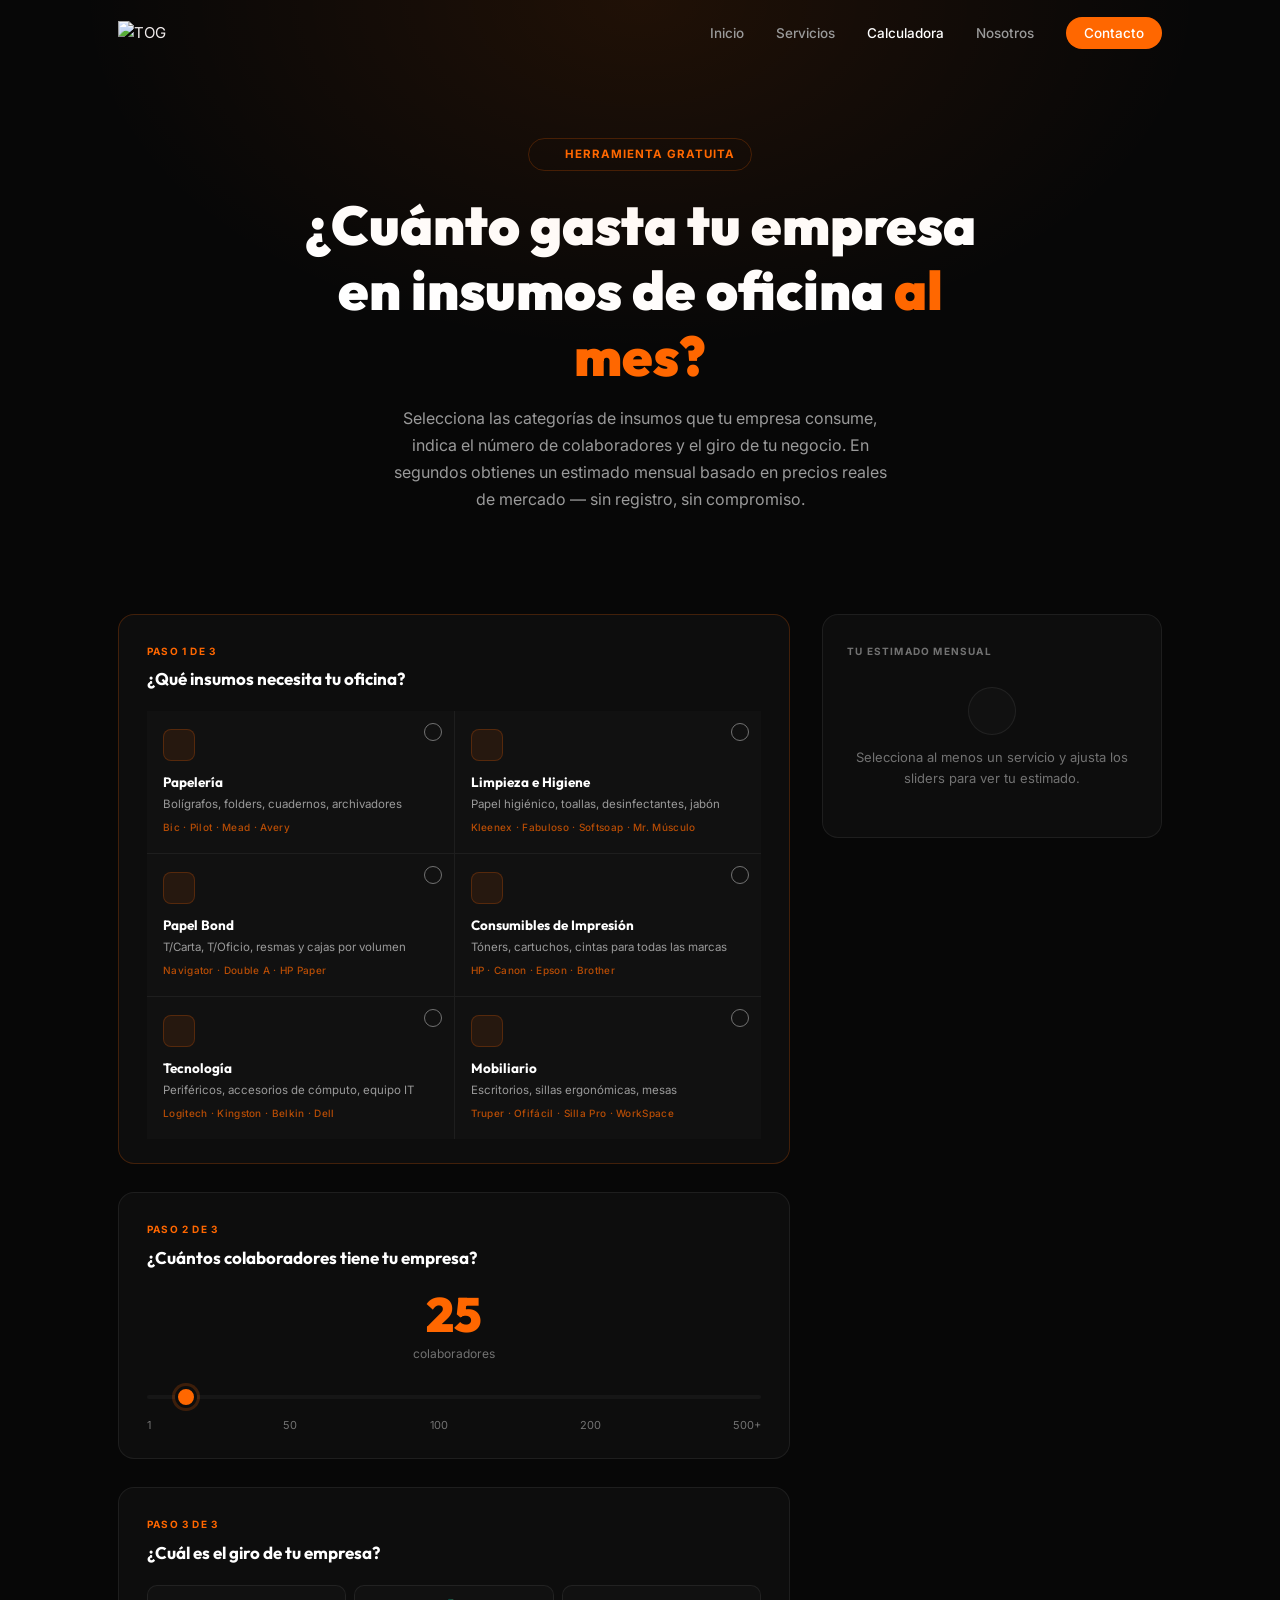
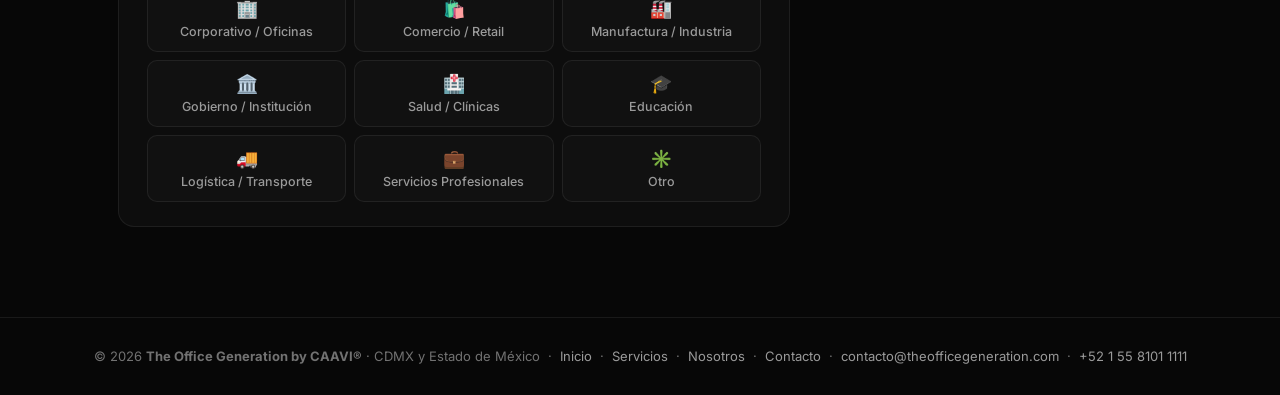
==== caavi-website/pages/calculadora.html @ 73767341 "Add files via upload  Actualiza calculadora, footers, imágenes y correcciones generales" ====
<!DOCTYPE html>
<html lang="es">
<head>
  <meta charset="UTF-8" />
  <meta name="viewport" content="width=device-width, initial-scale=1.0" />
  <meta name="description" content="Calcula cuánto gasta tu empresa en insumos de oficina al mes. Estimador gratuito de The Office Generation by CAAVI®." />
  <title>Calculadora de Insumos para Oficina — The Office Generation by CAAVI®</title>

  <link rel="preconnect" href="https://fonts.googleapis.com" />
  <link rel="preconnect" href="https://fonts.gstatic.com" crossorigin />
  <link href="https://fonts.googleapis.com/css2?family=Outfit:wght@300;400;500;600;700;800;900&family=Inter:wght@400;500;600&display=swap" rel="stylesheet" />
  <script src="https://unpkg.com/lucide@latest/dist/umd/lucide.min.js"></script>

  <style>
    :root {
      --black:        #070707;
      --black-2:      #0d0d0d;
      --black-3:      #111111;
      --black-4:      #161616;
      --gray:         #727272;
      --gray-lt:      #9a9a9a;
      --light:        #efeaea;
      --orange:       #ff6700;
      --orange-dk:    #e05a00;
      --orange-glow:  rgba(255,103,0,0.13);
      --white:        #ffffff;
      --border:       rgba(255,255,255,0.07);
      --border-o:     rgba(255,103,0,0.22);
      --font-h: 'Outfit', sans-serif;
      --font-b: 'Inter', sans-serif;
      --nav-h: 68px;
      --pill: 100px;
      --t: all 0.22s ease;
    }
    *, *::before, *::after { box-sizing: border-box; margin: 0; padding: 0; }
    html { scroll-behavior: smooth; }
    body { background: var(--black); color: var(--light); font-family: var(--font-b); font-size: 15px; line-height: 1.65; -webkit-font-smoothing: antialiased; }
    h1,h2,h3,h4 { font-family: var(--font-h); font-weight: 800; color: var(--white); line-height: 1.2; }
    a { color: inherit; text-decoration: none; }
    button { cursor: pointer; font-family: var(--font-b); }

    /* ── NAV ── */
    .nav { position: fixed; top: 0; left: 0; right: 0; z-index: 100; height: var(--nav-h); border-bottom: 1px solid transparent; transition: var(--t); }
    .nav.scrolled { background: rgba(7,7,7,0.90); backdrop-filter: blur(14px); border-bottom-color: var(--border); }
    .nav-inner { max-width: 1200px; margin: 0 auto; padding: 0 28px; height: 100%; display: flex; align-items: center; justify-content: space-between; }
    .nav-logo img { height: 36px; width: auto; object-fit: contain; }
    .nav-links { display: flex; gap: 32px; list-style: none; }
    .nav-links a { font-size: 13.5px; font-weight: 500; color: var(--gray-lt); transition: var(--t); }
    .nav-links a:hover, .nav-links a.active { color: var(--white); }
    .nav-cta { background: var(--orange); color: var(--white) !important; padding: 8px 18px; border-radius: var(--pill); font-weight: 600; font-size: 13px; }
    .nav-cta:hover { background: var(--orange-dk) !important; }
    .container { max-width: 1100px; margin: 0 auto; padding: 0 28px; }

    /* ── HERO ── */
    .hero {
      padding: calc(var(--nav-h) + 70px) 0 50px;
      text-align: center;
      position: relative;
    }
    .hero::before {
      content: '';
      position: absolute; inset: 0;
      background: radial-gradient(ellipse 800px 500px at 50% 0%, rgba(255,103,0,0.10), transparent 70%);
      pointer-events: none;
    }
    .pill-badge {
      display: inline-flex; align-items: center; gap: 8px;
      border: 1px solid var(--border-o); color: var(--orange);
      padding: 6px 16px; border-radius: var(--pill);
      font-size: 11.5px; font-weight: 700; letter-spacing: .09em;
      text-transform: uppercase; margin-bottom: 22px;
    }
    .hero h1 { font-size: clamp(2rem, 5vw, 3.4rem); font-weight: 900; margin-bottom: 16px; max-width: 700px; margin-left: auto; margin-right: auto; }
    .hero h1 span { color: var(--orange); }
    .hero p { font-size: 16px; color: var(--gray-lt); max-width: 500px; margin: 0 auto; line-height: 1.7; }

    /* ── CALCULATOR WRAPPER ── */
    .calc-wrap {
      padding: 50px 0 90px;
    }
    .calc-layout {
      display: grid;
      grid-template-columns: 1fr 340px;
      gap: 32px;
      align-items: start;
    }
    @media (max-width: 920px) { .calc-layout { grid-template-columns: 1fr; } }

    /* ── LEFT: FORM ── */
    .calc-form { display: flex; flex-direction: column; gap: 28px; }

    /* Step block */
    .step-block {
      background: var(--black-2);
      border: 1px solid var(--border);
      border-radius: 16px;
      padding: 28px 28px 24px;
      transition: border-color 0.25s;
    }
    .step-block.active { border-color: var(--border-o); }
    .step-num {
      font-size: 10px; font-weight: 700; letter-spacing: .12em;
      text-transform: uppercase; color: var(--orange); margin-bottom: 6px;
    }
    .step-title { font-family: var(--font-h); font-size: 17px; font-weight: 700; color: var(--white); margin-bottom: 18px; }

    /* Service cards grid */
    .svc-grid {
      display: grid;
      grid-template-columns: repeat(2, 1fr);
      gap: 1px;
      background: var(--border);
    }
    @media (max-width: 600px) { .svc-grid { grid-template-columns: 1fr; } }
    .svc-opt {
      background: var(--black-3);
      padding: 18px 16px;
      cursor: pointer;
      position: relative;
      transition: background 0.2s;
      user-select: none;
    }
    .svc-opt:hover { background: var(--black-4); }
    .svc-opt.on { background: var(--black-4); }
    .svc-opt.on::before {
      content: '';
      position: absolute; inset: 0;
      border: 1.5px solid var(--orange);
      pointer-events: none;
    }
    .svc-opt-icon {
      width: 32px; height: 32px; border-radius: 8px;
      background: rgba(255,103,0,0.09);
      border: 1px solid var(--border-o);
      display: flex; align-items: center; justify-content: center;
      color: var(--orange); margin-bottom: 10px;
    }
    .svc-opt.on .svc-opt-icon { background: rgba(255,103,0,0.18); }
    .svc-opt-name { font-family: var(--font-h); font-size: 13.5px; font-weight: 700; color: var(--white); margin-bottom: 3px; }
    .svc-opt-desc { font-size: 11.5px; color: var(--gray-lt); line-height: 1.5; margin-bottom: 5px; }
    .svc-opt-brands { font-size: 10px; color: var(--orange); opacity: 0.7; letter-spacing: 0.03em; font-weight: 500; }
    .svc-check-icon {
      position: absolute; top: 12px; right: 12px;
      width: 18px; height: 18px; border-radius: 50%;
      border: 1.5px solid var(--gray); transition: var(--t);
      display: flex; align-items: center; justify-content: center;
    }
    .svc-opt.on .svc-check-icon { background: var(--orange); border-color: var(--orange); }
    .svc-check-icon svg { opacity: 0; width: 10px; height: 10px; }
    .svc-opt.on .svc-check-icon svg { opacity: 1; }

    /* Employee slider */
    .emp-display {
      font-family: var(--font-h);
      font-size: 3rem; font-weight: 900;
      color: var(--orange); text-align: center;
      margin-bottom: 6px; line-height: 1;
    }
    .emp-label { font-size: 12px; color: var(--gray); text-align: center; margin-bottom: 18px; }
    input[type=range] {
      -webkit-appearance: none; width: 100%;
      height: 4px; border-radius: 4px;
      background: var(--black-4);
      outline: none;
    }
    input[type=range]::-webkit-slider-thumb {
      -webkit-appearance: none;
      width: 22px; height: 22px; border-radius: 50%;
      background: var(--orange); border: 3px solid var(--black-2);
      cursor: pointer; box-shadow: 0 0 0 3px rgba(255,103,0,0.2);
    }
    .range-labels { display: flex; justify-content: space-between; margin-top: 10px; }
    .range-labels span { font-size: 11px; color: var(--gray); }

    /* Giro selector */
    .giro-grid {
      display: grid;
      grid-template-columns: repeat(3, 1fr);
      gap: 8px;
    }
    @media (max-width: 600px) { .giro-grid { grid-template-columns: repeat(2, 1fr); } }
    .giro-btn {
      background: var(--black-3);
      border: 1px solid var(--border);
      border-radius: 10px;
      padding: 12px 10px;
      text-align: center;
      cursor: pointer;
      transition: var(--t);
      color: var(--gray-lt);
      font-size: 12.5px;
      font-family: var(--font-b);
      font-weight: 500;
    }
    .giro-btn:hover { border-color: var(--border-o); color: var(--white); }
    .giro-btn.on { background: var(--black-4); border-color: var(--orange); color: var(--orange); font-weight: 600; }
    .giro-icon { font-size: 18px; display: block; margin-bottom: 5px; }

    /* ── RIGHT: RESULT PANEL ── */
    .result-panel {
      position: sticky;
      top: calc(var(--nav-h) + 20px);
      background: var(--black-2);
      border: 1px solid var(--border);
      border-radius: 16px;
      padding: 28px 24px;
    }
    .result-label {
      font-size: 10px; font-weight: 700; letter-spacing: .12em;
      text-transform: uppercase; color: var(--gray); margin-bottom: 8px;
    }
    .result-amount {
      font-family: var(--font-h);
      font-size: 3rem; font-weight: 900;
      color: var(--white); line-height: 1;
      margin-bottom: 4px;
    }
    .result-amount span { color: var(--orange); }
    .result-period { font-size: 12px; color: var(--gray); margin-bottom: 20px; }
    .result-range {
      background: rgba(255,103,0,0.07);
      border: 1px solid var(--border-o);
      border-radius: 10px;
      padding: 12px 14px;
      margin-bottom: 20px;
    }
    .result-range-label { font-size: 10px; color: var(--orange); font-weight: 700; letter-spacing: .08em; text-transform: uppercase; margin-bottom: 4px; }
    .result-range-val { font-size: 13px; color: var(--light); }

    /* Breakdown */
    .breakdown { margin-bottom: 20px; }
    .breakdown-title { font-size: 11px; color: var(--gray); font-weight: 600; letter-spacing: .06em; text-transform: uppercase; margin-bottom: 10px; }
    .bk-row { display: flex; justify-content: space-between; align-items: center; padding: 8px 0; border-bottom: 1px solid var(--border); font-size: 13px; }
    .bk-row:last-child { border-bottom: none; }
    .bk-name { color: var(--gray-lt); }
    .bk-val { color: var(--white); font-weight: 600; font-family: var(--font-h); }

    /* Empty state */
    .result-empty {
      text-align: center;
      padding: 20px 0;
    }
    .result-empty-icon {
      width: 48px; height: 48px; border-radius: 50%;
      background: var(--black-3); border: 1px solid var(--border);
      display: flex; align-items: center; justify-content: center;
      margin: 0 auto 12px;
    }
    .result-empty p { font-size: 13px; color: var(--gray); line-height: 1.6; }

    /* CTA */
    .btn-cta {
      width: 100%; background: var(--orange); color: var(--white);
      border: none; border-radius: var(--pill);
      padding: 14px 20px; font-family: var(--font-h);
      font-size: 14px; font-weight: 700;
      display: flex; align-items: center; justify-content: center; gap: 8px;
      transition: var(--t); margin-bottom: 16px;
    }
    .btn-cta:hover { background: var(--orange-dk); transform: translateY(-1px); }

    /* Disclaimer */
    .disclaimer {
      background: rgba(255,255,255,0.03);
      border: 1px solid var(--border);
      border-radius: 10px;
      padding: 14px;
      font-size: 11.5px;
      color: var(--gray);
      line-height: 1.6;
      text-align: center;
    }
    .disclaimer strong { color: var(--gray-lt); }

    /* ── FOOTER ── */
    .footer-mini { border-top: 1px solid var(--border); padding: 28px; text-align: center; font-size: 13px; color: var(--gray); }
    .footer-mini a { color: var(--gray-lt); transition: var(--t); }
    .footer-mini a:hover { color: var(--orange); }

    /* Reveal */
    .reveal { opacity: 0; transform: translateY(20px); transition: opacity 0.5s, transform 0.5s; }
    .reveal.visible { opacity: 1; transform: none; }
  </style>
</head>
<body>

  <!-- NAV -->
  <nav class="nav" id="navbar">
    <div class="container nav-inner">
      <a href="index.html" class="nav-logo">
        <img src="https://i.imgur.com/SsuOn1V.png" alt="TOG" onerror="this.src='https://i.imgur.com/SsuOn1V.jpg';this.onerror=null;" />
      </a>
      <ul class="nav-links">
        <li><a href="index.html">Inicio</a></li>
        <li><a href="servicios.html">Servicios</a></li>
        <li><a href="calculadora.html" class="active">Calculadora</a></li>
        <li><a href="nosotros.html">Nosotros</a></li>
        <li><a href="contacto.html" class="nav-cta">Contacto</a></li>
      </ul>
    </div>
  </nav>

  <!-- HERO -->
  <section class="hero">
    <div class="container">
      <div class="pill-badge">
        <i data-lucide="calculator" style="width:12px;height:12px;"></i>
        Herramienta gratuita
      </div>
      <h1>¿Cuánto gasta tu empresa<br/>en insumos de oficina <span>al mes?</span></h1>
      <p>Selecciona las categorías de insumos que tu empresa consume, indica el número de colaboradores y el giro de tu negocio. En segundos obtienes un estimado mensual basado en precios reales de mercado — sin registro, sin compromiso.</p>
    </div>
  </section>

  <!-- CALCULATOR -->
  <section class="calc-wrap">
    <div class="container">
      <div class="calc-layout">

        <!-- LEFT: INPUTS -->
        <div class="calc-form">

          <!-- STEP 1: Servicios -->
          <div class="step-block active" id="block1">
            <div class="step-num">Paso 1 de 3</div>
            <div class="step-title">¿Qué insumos necesita tu oficina?</div>
            <div class="svc-grid">

              <div class="svc-opt" data-svc="papeleria" data-base="165" onclick="toggleSvc(this)">
                <div class="svc-check-icon"><svg viewBox="0 0 24 24" fill="none" stroke="white" stroke-width="3"><polyline points="20 6 9 17 4 12"></polyline></svg></div>
                <div class="svc-opt-icon"><i data-lucide="file-text" style="width:15px;height:15px;"></i></div>
                <div class="svc-opt-name">Papelería</div>
                <div class="svc-opt-desc">Bolígrafos, folders, cuadernos, archivadores</div>
                <div class="svc-opt-brands">Bic · Pilot · Mead · Avery</div>
              </div>

              <div class="svc-opt" data-svc="limpieza" data-base="155" onclick="toggleSvc(this)">
                <div class="svc-check-icon"><svg viewBox="0 0 24 24" fill="none" stroke="white" stroke-width="3"><polyline points="20 6 9 17 4 12"></polyline></svg></div>
                <div class="svc-opt-icon"><i data-lucide="droplets" style="width:15px;height:15px;"></i></div>
                <div class="svc-opt-name">Limpieza e Higiene</div>
                <div class="svc-opt-desc">Papel higiénico, toallas, desinfectantes, jabón</div>
                <div class="svc-opt-brands">Kleenex · Fabuloso · Softsoap · Mr. Músculo</div>
              </div>

              <div class="svc-opt" data-svc="papel" data-base="160" onclick="toggleSvc(this)">
                <div class="svc-check-icon"><svg viewBox="0 0 24 24" fill="none" stroke="white" stroke-width="3"><polyline points="20 6 9 17 4 12"></polyline></svg></div>
                <div class="svc-opt-icon"><i data-lucide="layers" style="width:15px;height:15px;"></i></div>
                <div class="svc-opt-name">Papel Bond</div>
                <div class="svc-opt-desc">T/Carta, T/Oficio, resmas y cajas por volumen</div>
                <div class="svc-opt-brands">Navigator · Double A · HP Paper</div>
              </div>

              <div class="svc-opt" data-svc="impresion" data-base="170" onclick="toggleSvc(this)">
                <div class="svc-check-icon"><svg viewBox="0 0 24 24" fill="none" stroke="white" stroke-width="3"><polyline points="20 6 9 17 4 12"></polyline></svg></div>
                <div class="svc-opt-icon"><i data-lucide="printer" style="width:15px;height:15px;"></i></div>
                <div class="svc-opt-name">Consumibles de Impresión</div>
                <div class="svc-opt-desc">Tóners, cartuchos, cintas para todas las marcas</div>
                <div class="svc-opt-brands">HP · Canon · Epson · Brother</div>
              </div>

              <div class="svc-opt" data-svc="tecnologia" data-base="130" onclick="toggleSvc(this)">
                <div class="svc-check-icon"><svg viewBox="0 0 24 24" fill="none" stroke="white" stroke-width="3"><polyline points="20 6 9 17 4 12"></polyline></svg></div>
                <div class="svc-opt-icon"><i data-lucide="monitor" style="width:15px;height:15px;"></i></div>
                <div class="svc-opt-name">Tecnología</div>
                <div class="svc-opt-desc">Periféricos, accesorios de cómputo, equipo IT</div>
                <div class="svc-opt-brands">Logitech · Kingston · Belkin · Dell</div>
              </div>

              <div class="svc-opt" data-svc="mobiliario" data-base="210" onclick="toggleSvc(this)">
                <div class="svc-check-icon"><svg viewBox="0 0 24 24" fill="none" stroke="white" stroke-width="3"><polyline points="20 6 9 17 4 12"></polyline></svg></div>
                <div class="svc-opt-icon"><i data-lucide="armchair" style="width:15px;height:15px;"></i></div>
                <div class="svc-opt-name">Mobiliario</div>
                <div class="svc-opt-desc">Escritorios, sillas ergonómicas, mesas</div>
                <div class="svc-opt-brands">Truper · Ofifácil · Silla Pro · WorkSpace</div>
              </div>

            </div>
          </div>

          <!-- STEP 2: Empleados -->
          <div class="step-block" id="block2">
            <div class="step-num">Paso 2 de 3</div>
            <div class="step-title">¿Cuántos colaboradores tiene tu empresa?</div>
            <div class="emp-display" id="empDisplay">25</div>
            <div class="emp-label">colaboradores</div>
            <input type="range" id="empSlider" min="1" max="500" value="25" step="1" oninput="updateEmpleados(this.value)" />
            <div class="range-labels">
              <span>1</span><span>50</span><span>100</span><span>200</span><span>500+</span>
            </div>
          </div>

          <!-- STEP 3: Giro -->
          <div class="step-block" id="block3">
            <div class="step-num">Paso 3 de 3</div>
            <div class="step-title">¿Cuál es el giro de tu empresa?</div>
            <div class="giro-grid">
              <button class="giro-btn" data-giro="corporativo" data-mult="1.15" onclick="selectGiro(this)">
                <span class="giro-icon">🏢</span>Corporativo / Oficinas
              </button>
              <button class="giro-btn" data-giro="comercio" data-mult="1.0" onclick="selectGiro(this)">
                <span class="giro-icon">🛍️</span>Comercio / Retail
              </button>
              <button class="giro-btn" data-giro="manufactura" data-mult="0.85" onclick="selectGiro(this)">
                <span class="giro-icon">🏭</span>Manufactura / Industria
              </button>
              <button class="giro-btn" data-giro="gobierno" data-mult="1.10" onclick="selectGiro(this)">
                <span class="giro-icon">🏛️</span>Gobierno / Institución
              </button>
              <button class="giro-btn" data-giro="salud" data-mult="1.20" onclick="selectGiro(this)">
                <span class="giro-icon">🏥</span>Salud / Clínicas
              </button>
              <button class="giro-btn" data-giro="educacion" data-mult="0.95" onclick="selectGiro(this)">
                <span class="giro-icon">🎓</span>Educación
              </button>
              <button class="giro-btn" data-giro="logistica" data-mult="0.90" onclick="selectGiro(this)">
                <span class="giro-icon">🚚</span>Logística / Transporte
              </button>
              <button class="giro-btn" data-giro="servicios" data-mult="1.05" onclick="selectGiro(this)">
                <span class="giro-icon">💼</span>Servicios Profesionales
              </button>
              <button class="giro-btn" data-giro="otro" data-mult="1.0" onclick="selectGiro(this)">
                <span class="giro-icon">✳️</span>Otro
              </button>
            </div>
          </div>

        </div>

        <!-- RIGHT: RESULT -->
        <div class="result-panel" id="resultPanel">

          <!-- Empty state -->
          <div id="emptyState">
            <div class="result-label">Tu estimado mensual</div>
            <div class="result-empty">
              <div class="result-empty-icon">
                <i data-lucide="bar-chart-3" style="width:20px;height:20px;color:#727272;"></i>
              </div>
              <p>Selecciona al menos un servicio y ajusta los sliders para ver tu estimado.</p>
            </div>
          </div>

          <!-- Result state -->
          <div id="resultState" style="display:none;">
            <div class="result-label">Estimado mensual aproximado</div>
            <div class="result-amount"><span id="resultMin">—</span></div>
            <div class="result-period">pesos mexicanos / mes</div>

            <div class="result-range">
              <div class="result-range-label">Rango estimado</div>
              <div class="result-range-val" id="resultRange">—</div>
            </div>

            <div class="breakdown" id="breakdown">
              <div class="breakdown-title">Desglose por servicio</div>
              <div id="breakdownRows"></div>
            </div>

            <button class="btn-cta" onclick="window.location.href='contacto.html'">
              <i data-lucide="send" style="width:15px;height:15px;"></i>
              Solicitar cotización real
            </button>

            <div class="disclaimer">
              ℹ️ <strong>Estimado de referencia.</strong> Estos números se basan en precios públicos de marcas comerciales (Kleenex, HP, Navigator, Logitech, entre otras) y pueden variar según el mix exacto de productos, marcas preferidas y condiciones de entrega de tu empresa. Para un precio ajustado a tu operación, solicita cotización con nuestro equipo.
            </div>
          </div>

        </div>

      </div>
    </div>
  </section>

  <!-- FOOTER -->
  <footer class="footer-mini">
    <p>© 2026 <strong>The Office Generation by CAAVI®</strong> · CDMX y Estado de México &nbsp;·&nbsp;
      <a href="index.html">Inicio</a> &nbsp;·&nbsp;
      <a href="servicios.html">Servicios</a> &nbsp;·&nbsp;
      <a href="nosotros.html">Nosotros</a> &nbsp;·&nbsp;
      <a href="contacto.html">Contacto</a> &nbsp;·&nbsp;
      <a href="mailto:contacto@theofficegeneration.com">contacto@theofficegeneration.com</a> &nbsp;·&nbsp;
      <a href="tel:+5215581011111">+52 1 55 8101 1111</a>
    </p>
  </footer>

  <script>
    // ── Init ──
    lucide.createIcons();
    const navbar = document.getElementById('navbar');
    window.addEventListener('scroll', () => navbar.classList.toggle('scrolled', window.scrollY > 20));

    // ── State ──
    let selectedSvcs = {};   // { key: { name, base } }
    let empleados    = 25;
    let giroMult     = null;

    // ── Helpers ──
    function fmt(n) {
      return '$' + Math.round(n).toLocaleString('es-MX');
    }

    // ── Toggle service ──
    function toggleSvc(card) {
      const key  = card.getAttribute('data-svc');
      const base = parseFloat(card.getAttribute('data-base'));
      const name = card.querySelector('.svc-opt-name').textContent;
      if (card.classList.contains('on')) {
        card.classList.remove('on');
        delete selectedSvcs[key];
      } else {
        card.classList.add('on');
        selectedSvcs[key] = { name, base };
      }
      document.getElementById('block2').classList.add('active');
      calcular();
    }

    // ── Update employees ──
    function updateEmpleados(val) {
      empleados = parseInt(val);
      document.getElementById('empDisplay').textContent = empleados;
      document.getElementById('block3').classList.add('active');
      calcular();
    }

    // ── Select giro ──
    function selectGiro(btn) {
      document.querySelectorAll('.giro-btn').forEach(b => b.classList.remove('on'));
      btn.classList.add('on');
      giroMult = parseFloat(btn.getAttribute('data-mult'));
      calcular();
    }

    // ── Volume discount by employee count ──
    function volDesc(emp) {
      if (emp <= 10)  return 1.00;
      if (emp <= 50)  return 0.92;
      if (emp <= 200) return 0.85;
      return 0.78;
    }

    // ── Main calc ──
    function calcular() {
      const keys = Object.keys(selectedSvcs);
      if (keys.length === 0) {
        document.getElementById('emptyState').style.display  = 'block';
        document.getElementById('resultState').style.display = 'none';
        return;
      }

      const giro = giroMult ?? 1.0;
      const vd   = volDesc(empleados);

      let total = 0;
      const rows = [];

      keys.forEach(k => {
        const { name, base } = selectedSvcs[k];
        const subtotal = base * empleados * giro * vd;
        total += subtotal;
        rows.push({ name, subtotal });
      });

      const low  = total * 1.00;
      const high = total * 1.30;

      // Show result
      document.getElementById('emptyState').style.display  = 'none';
      document.getElementById('resultState').style.display = 'block';
      document.getElementById('resultMin').textContent      = fmt(low);
      document.getElementById('resultRange').textContent    = `${fmt(low)} – ${fmt(high)} / mes`;

      // Breakdown
      const bkDiv = document.getElementById('breakdownRows');
      bkDiv.innerHTML = rows.map(r =>
        `<div class="bk-row">
          <span class="bk-name">${r.name}</span>
          <span class="bk-val">${fmt(r.subtotal)}</span>
        </div>`
      ).join('');

      lucide.createIcons();
    }

    // ── Scroll reveal ──
    const reveals = document.querySelectorAll('.reveal');
    const obs = new IntersectionObserver(e => {
      e.forEach(x => { if (x.isIntersecting) { x.target.classList.add('visible'); obs.unobserve(x.target); } });
    }, { threshold: 0.1 });
    reveals.forEach(el => obs.observe(el));
  </script>
</body>
</html>
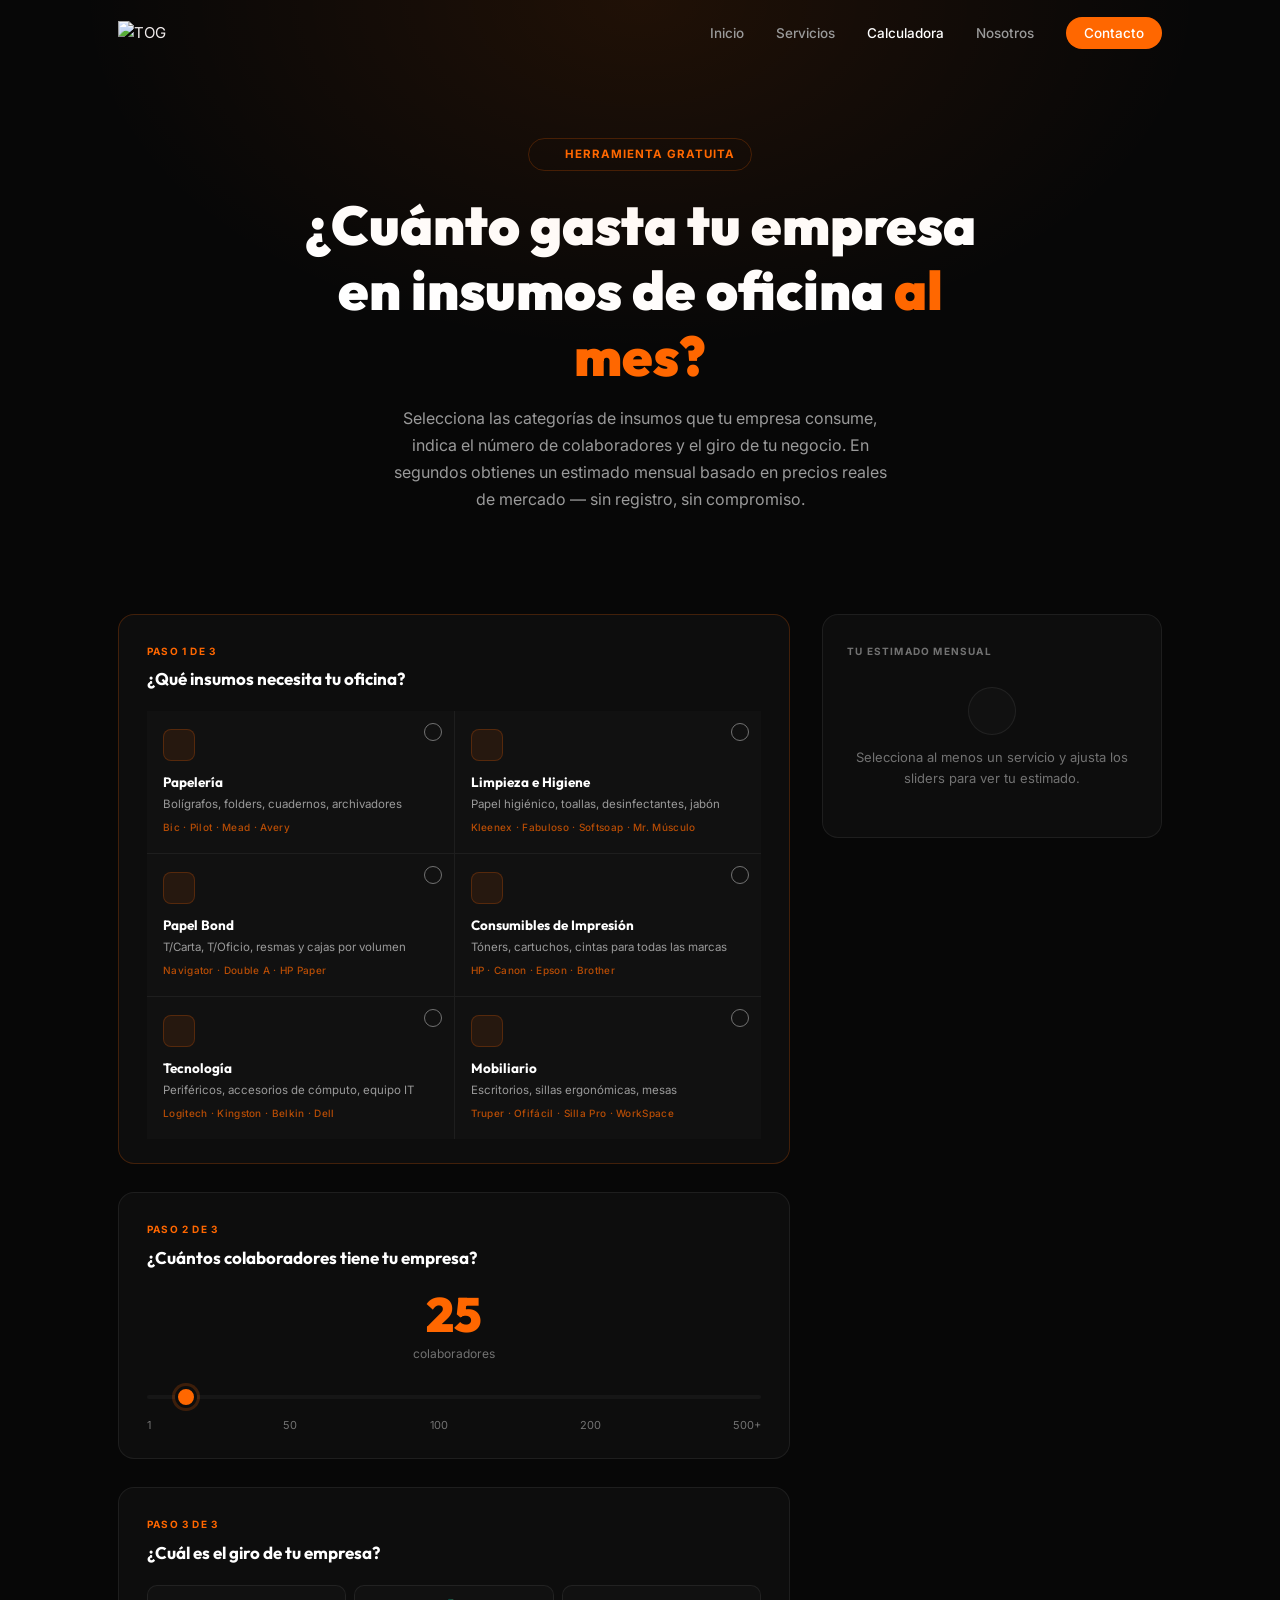
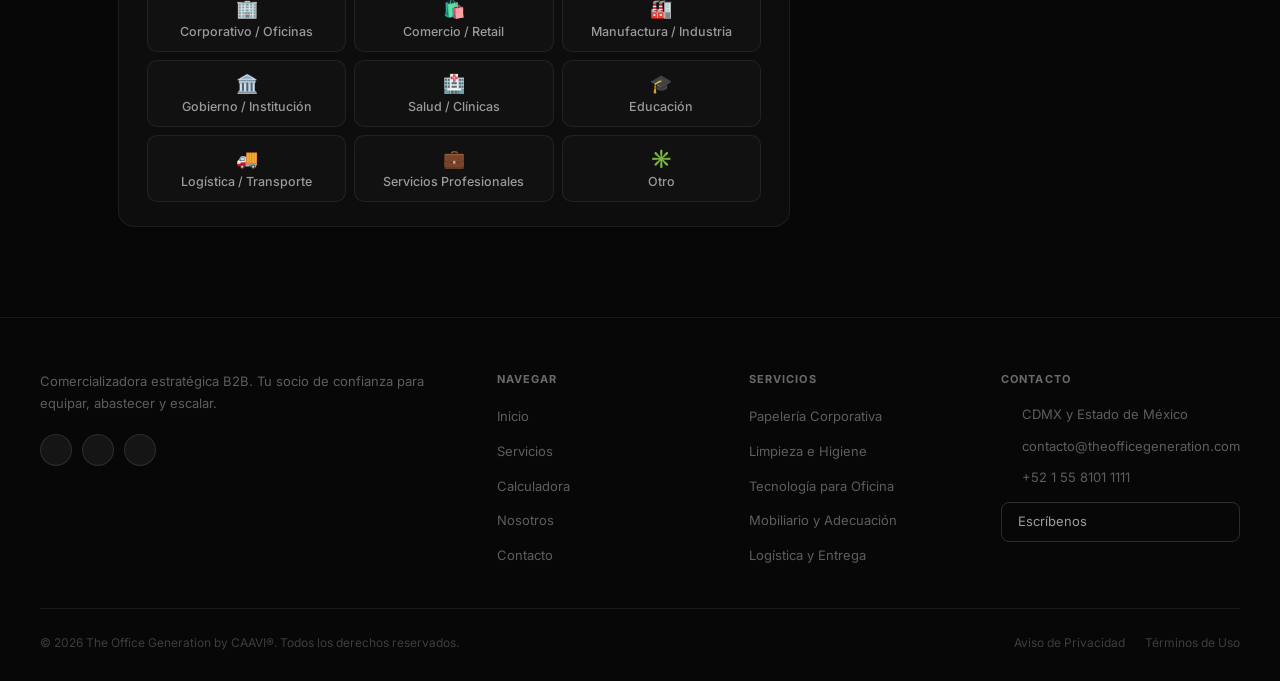
==== commit 19158fb1: "CAAVI_Final deploy Update sin imagen en hero y unificacion de footers" ====
--- a/caavi-website/pages/calculadora.html
+++ b/caavi-website/pages/calculadora.html
@@ -473,15 +473,70 @@
   </section>
 
   <!-- FOOTER -->
-  <footer class="footer-mini">
-    <p>© 2026 <strong>The Office Generation by CAAVI®</strong> · CDMX y Estado de México &nbsp;·&nbsp;
-      <a href="index.html">Inicio</a> &nbsp;·&nbsp;
-      <a href="servicios.html">Servicios</a> &nbsp;·&nbsp;
-      <a href="nosotros.html">Nosotros</a> &nbsp;·&nbsp;
-      <a href="contacto.html">Contacto</a> &nbsp;·&nbsp;
-      <a href="mailto:contacto@theofficegeneration.com">contacto@theofficegeneration.com</a> &nbsp;·&nbsp;
-      <a href="tel:+5215581011111">+52 1 55 8101 1111</a>
-    </p>
+  <footer style="background:#070707;border-top:1px solid rgba(255,255,255,0.07);padding:52px 28px 28px;font-family:'Inter',sans-serif;">
+    <div style="max-width:1200px;margin:0 auto;">
+      <div style="display:grid;grid-template-columns:2fr 1fr 1fr 1fr;gap:48px;margin-bottom:40px;">
+
+        <div>
+          <img src="https://i.imgur.com/mxwkuNU.png" alt="The Office Generation by CAAVI" style="height:36px;margin-bottom:16px;display:block;" onerror="this.style.display='none'" />
+          <p style="color:rgba(255,255,255,0.35);font-size:13px;line-height:1.7;margin-bottom:20px;">Comercializadora estratégica B2B. Tu socio de confianza para equipar, abastecer y escalar.</p>
+          <div style="display:flex;gap:10px;">
+            <a href="https://www.instagram.com/officegeneration?igsh=cTFsYTV6dTByamRj&utm_source=qr" target="_blank" aria-label="Instagram" style="width:32px;height:32px;border-radius:50%;background:rgba(255,255,255,0.06);border:1px solid rgba(255,255,255,0.10);display:flex;align-items:center;justify-content:center;color:rgba(255,255,255,0.5);transition:all 0.2s;" onmouseover="this.style.borderColor='#ff6700';this.style.color='#ff6700'" onmouseout="this.style.borderColor='rgba(255,255,255,0.10)';this.style.color='rgba(255,255,255,0.5)'"><i data-lucide="instagram" style="width:14px;height:14px;"></i></a>
+            <a href="https://www.linkedin.com/in/laura-avila-acosta-7039883bb/" target="_blank" aria-label="LinkedIn" style="width:32px;height:32px;border-radius:50%;background:rgba(255,255,255,0.06);border:1px solid rgba(255,255,255,0.10);display:flex;align-items:center;justify-content:center;color:rgba(255,255,255,0.5);transition:all 0.2s;" onmouseover="this.style.borderColor='#ff6700';this.style.color='#ff6700'" onmouseout="this.style.borderColor='rgba(255,255,255,0.10)';this.style.color='rgba(255,255,255,0.5)'"><i data-lucide="linkedin" style="width:14px;height:14px;"></i></a>
+            <a href="https://wa.me/5215581011111?text=Quiero%20m%C3%A1s%20informaci%C3%B3n" target="_blank" aria-label="WhatsApp" style="width:32px;height:32px;border-radius:50%;background:rgba(255,255,255,0.06);border:1px solid rgba(255,255,255,0.10);display:flex;align-items:center;justify-content:center;color:rgba(255,255,255,0.5);transition:all 0.2s;" onmouseover="this.style.borderColor='#ff6700';this.style.color='#ff6700'" onmouseout="this.style.borderColor='rgba(255,255,255,0.10)';this.style.color='rgba(255,255,255,0.5)'"><i data-lucide="message-circle" style="width:14px;height:14px;"></i></a>
+          </div>
+        </div>
+
+        <div>
+          <p style="font-size:11px;font-weight:700;letter-spacing:.1em;text-transform:uppercase;color:rgba(255,255,255,0.4);margin-bottom:16px;">Navegar</p>
+          <ul style="list-style:none;padding:0;margin:0;display:flex;flex-direction:column;gap:10px;">
+            <li><a href="index.html" style="font-size:13px;color:rgba(255,255,255,0.35);text-decoration:none;" onmouseover="this.style.color='#ff6700'" onmouseout="this.style.color='rgba(255,255,255,0.35)'">Inicio</a></li>
+            <li><a href="servicios.html" style="font-size:13px;color:rgba(255,255,255,0.35);text-decoration:none;" onmouseover="this.style.color='#ff6700'" onmouseout="this.style.color='rgba(255,255,255,0.35)'">Servicios</a></li>
+            <li><a href="calculadora.html" style="font-size:13px;color:rgba(255,255,255,0.35);text-decoration:none;" onmouseover="this.style.color='#ff6700'" onmouseout="this.style.color='rgba(255,255,255,0.35)'">Calculadora</a></li>
+            <li><a href="nosotros.html" style="font-size:13px;color:rgba(255,255,255,0.35);text-decoration:none;" onmouseover="this.style.color='#ff6700'" onmouseout="this.style.color='rgba(255,255,255,0.35)'">Nosotros</a></li>
+            <li><a href="contacto.html" style="font-size:13px;color:rgba(255,255,255,0.35);text-decoration:none;" onmouseover="this.style.color='#ff6700'" onmouseout="this.style.color='rgba(255,255,255,0.35)'">Contacto</a></li>
+          </ul>
+        </div>
+
+        <div>
+          <p style="font-size:11px;font-weight:700;letter-spacing:.1em;text-transform:uppercase;color:rgba(255,255,255,0.4);margin-bottom:16px;">Servicios</p>
+          <ul style="list-style:none;padding:0;margin:0;display:flex;flex-direction:column;gap:10px;">
+            <li><a href="servicios.html#papeleria" style="font-size:13px;color:rgba(255,255,255,0.35);text-decoration:none;" onmouseover="this.style.color='#ff6700'" onmouseout="this.style.color='rgba(255,255,255,0.35)'">Papelería Corporativa</a></li>
+            <li><a href="servicios.html#limpieza" style="font-size:13px;color:rgba(255,255,255,0.35);text-decoration:none;" onmouseover="this.style.color='#ff6700'" onmouseout="this.style.color='rgba(255,255,255,0.35)'">Limpieza e Higiene</a></li>
+            <li><a href="servicios.html#tecnologia" style="font-size:13px;color:rgba(255,255,255,0.35);text-decoration:none;" onmouseover="this.style.color='#ff6700'" onmouseout="this.style.color='rgba(255,255,255,0.35)'">Tecnología para Oficina</a></li>
+            <li><a href="servicios.html#mobiliario" style="font-size:13px;color:rgba(255,255,255,0.35);text-decoration:none;" onmouseover="this.style.color='#ff6700'" onmouseout="this.style.color='rgba(255,255,255,0.35)'">Mobiliario y Adecuación</a></li>
+            <li><a href="servicios.html#logistica" style="font-size:13px;color:rgba(255,255,255,0.35);text-decoration:none;" onmouseover="this.style.color='#ff6700'" onmouseout="this.style.color='rgba(255,255,255,0.35)'">Logística y Entrega</a></li>
+          </ul>
+        </div>
+
+        <div>
+          <p style="font-size:11px;font-weight:700;letter-spacing:.1em;text-transform:uppercase;color:rgba(255,255,255,0.4);margin-bottom:16px;">Contacto</p>
+          <div style="display:flex;flex-direction:column;gap:10px;">
+            <div style="display:flex;align-items:flex-start;gap:8px;">
+              <i data-lucide="map-pin" style="width:13px;height:13px;color:#ff6700;flex-shrink:0;margin-top:2px;"></i>
+              <span style="font-size:13px;color:rgba(255,255,255,0.35);">CDMX y Estado de México</span>
+            </div>
+            <div style="display:flex;align-items:center;gap:8px;">
+              <i data-lucide="mail" style="width:13px;height:13px;color:#ff6700;flex-shrink:0;"></i>
+              <a href="mailto:contacto@theofficegeneration.com" style="font-size:13px;color:rgba(255,255,255,0.35);text-decoration:none;" onmouseover="this.style.color='#ff6700'" onmouseout="this.style.color='rgba(255,255,255,0.35)'">contacto@theofficegeneration.com</a>
+            </div>
+            <div style="display:flex;align-items:center;gap:8px;">
+              <i data-lucide="phone" style="width:13px;height:13px;color:#ff6700;flex-shrink:0;"></i>
+              <a href="tel:+5215581011111" style="font-size:13px;color:rgba(255,255,255,0.35);text-decoration:none;" onmouseover="this.style.color='#ff6700'" onmouseout="this.style.color='rgba(255,255,255,0.35)'">+52 1 55 8101 1111</a>
+            </div>
+            <a href="contacto.html" style="display:inline-flex;margin-top:4px;background:transparent;border:1px solid rgba(255,255,255,0.15);color:rgba(255,255,255,0.6);font-size:13px;padding:8px 16px;border-radius:8px;text-decoration:none;" onmouseover="this.style.borderColor='#ff6700';this.style.color='#ff6700'" onmouseout="this.style.borderColor='rgba(255,255,255,0.15)';this.style.color='rgba(255,255,255,0.6)'">Escríbenos</a>
+          </div>
+        </div>
+
+      </div>
+      <div style="border-top:1px solid rgba(255,255,255,0.07);padding-top:24px;display:flex;justify-content:space-between;align-items:center;flex-wrap:wrap;gap:12px;">
+        <p style="font-size:12px;color:rgba(255,255,255,0.22);margin:0;">© 2026 The Office Generation by CAAVI®. Todos los derechos reservados.</p>
+        <div style="display:flex;gap:20px;">
+          <a href="#" style="font-size:12px;color:rgba(255,255,255,0.22);text-decoration:none;" onmouseover="this.style.color='#ff6700'" onmouseout="this.style.color='rgba(255,255,255,0.22)'">Aviso de Privacidad</a>
+          <a href="#" style="font-size:12px;color:rgba(255,255,255,0.22);text-decoration:none;" onmouseover="this.style.color='#ff6700'" onmouseout="this.style.color='rgba(255,255,255,0.22)'">Términos de Uso</a>
+        </div>
+      </div>
+    </div>
   </footer>
 
   <script>
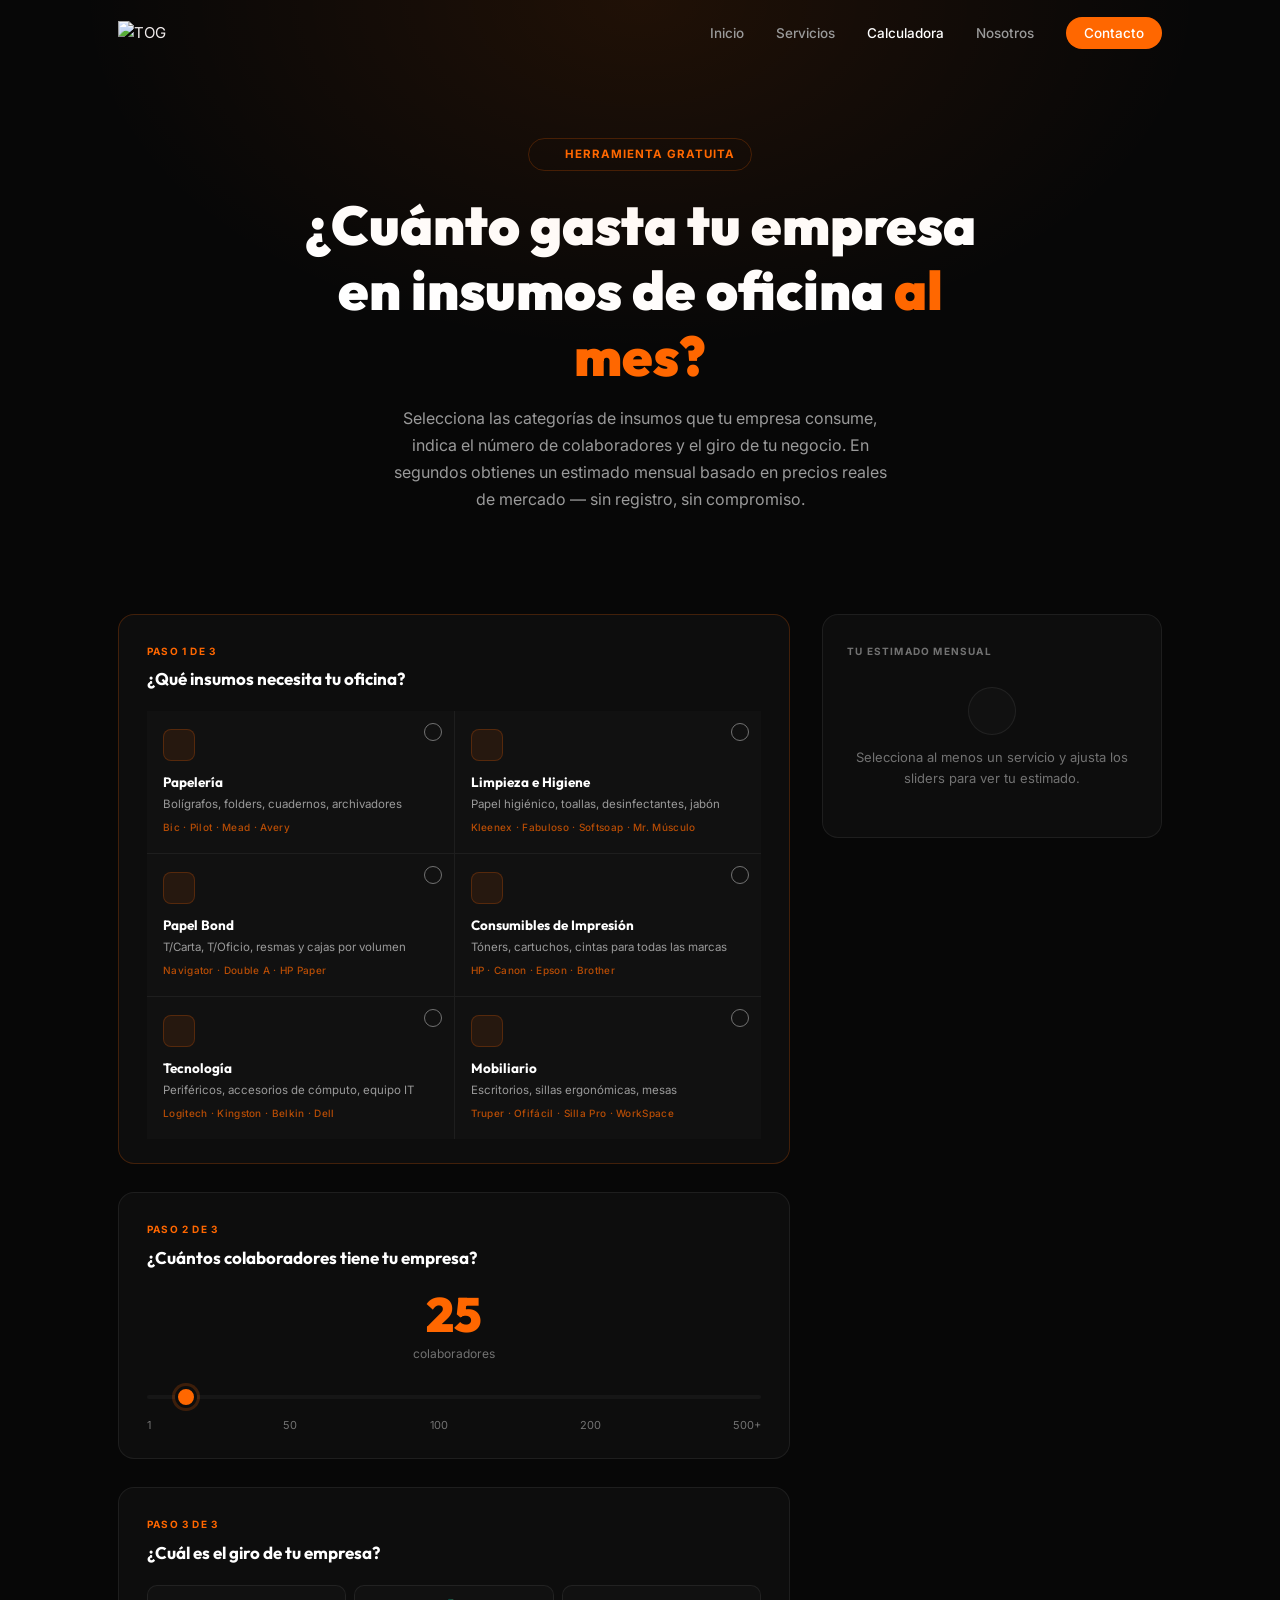
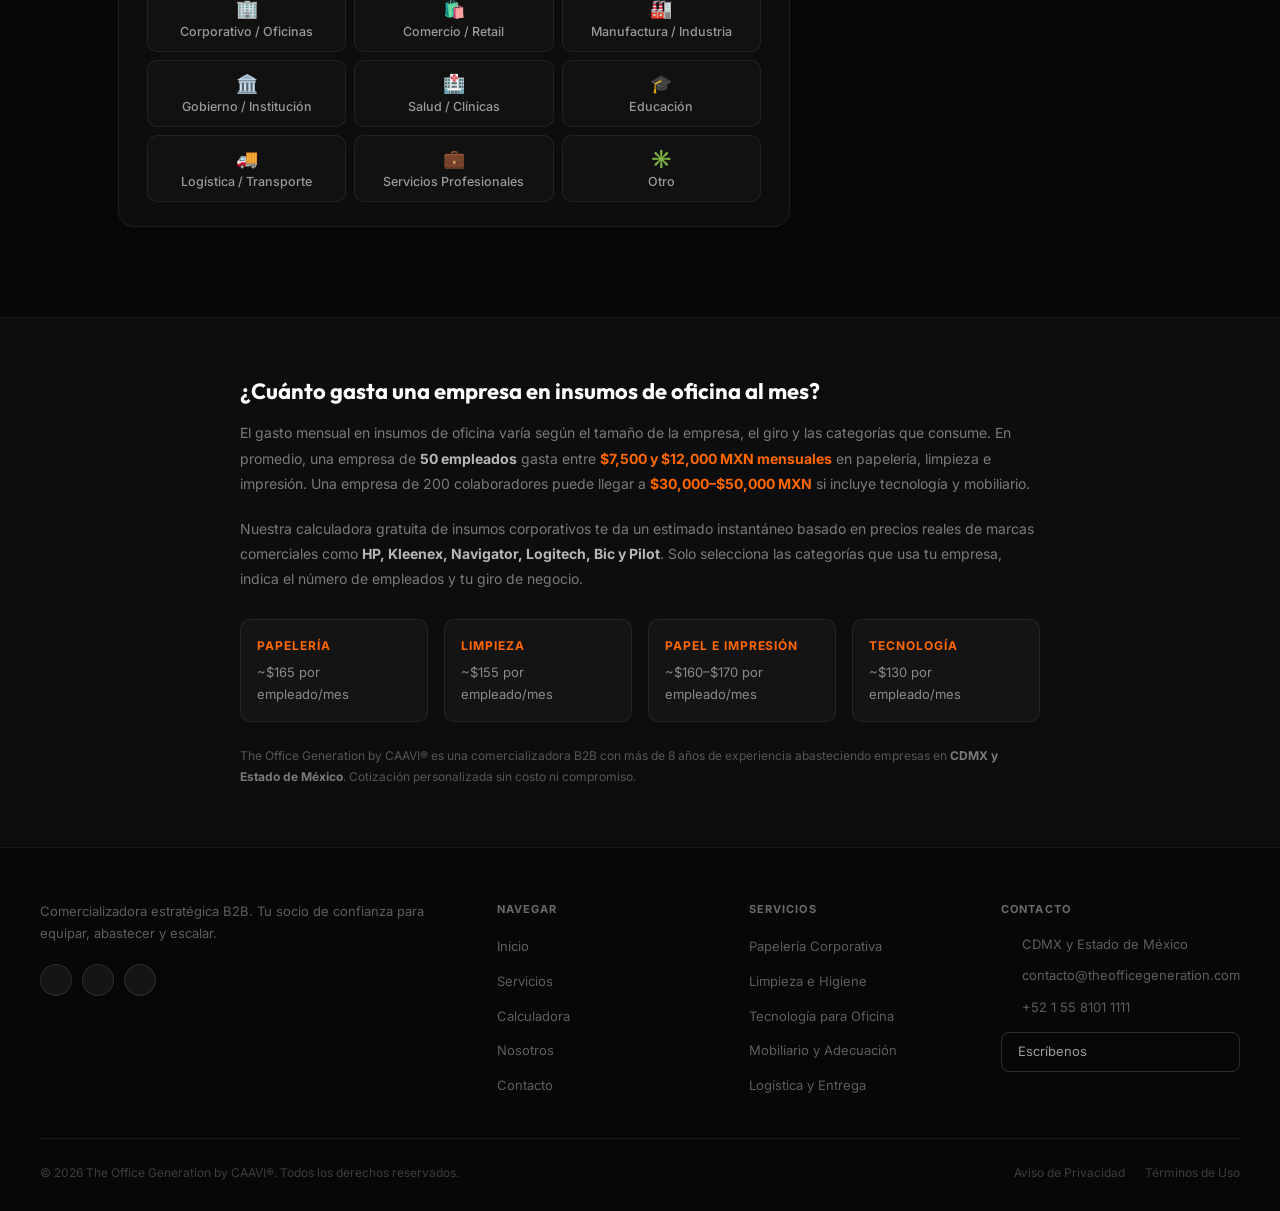
==== commit 4d11606a: "Seo Fix" ====
--- a/caavi-website/pages/calculadora.html
+++ b/caavi-website/pages/calculadora.html
@@ -3,8 +3,61 @@
 <head>
   <meta charset="UTF-8" />
   <meta name="viewport" content="width=device-width, initial-scale=1.0" />
-  <meta name="description" content="Calcula cuánto gasta tu empresa en insumos de oficina al mes. Estimador gratuito de The Office Generation by CAAVI®." />
-  <title>Calculadora de Insumos para Oficina — The Office Generation by CAAVI®</title>
+
+  <!-- SEO Primary -->
+  <title>Calculadora Gratis: ¿Cuánto Gasta tu Empresa en Insumos? | The Office Generation by CAAVI®</title>
+  <meta name="description" content="Calcula gratis cuánto gasta tu empresa en papelería, limpieza, tecnología y mobiliario de oficina al mes. Estimador instantáneo por número de empleados y giro. Sin registro, sin compromiso." />
+  <meta name="keywords" content="calculadora insumos oficina, cuánto gasta una empresa en papelería, presupuesto insumos oficina CDMX, costo papelería por empleado, estimador insumos corporativos, cuánto cuesta abastecer oficina México" />
+  <meta name="robots" content="index, follow" />
+  <meta name="author" content="The Office Generation by CAAVI®" />
+  <link rel="canonical" href="https://www.theofficegeneration.com/calculadora.html" />
+
+  <!-- Open Graph -->
+  <meta property="og:type" content="website" />
+  <meta property="og:url" content="https://www.theofficegeneration.com/calculadora.html" />
+  <meta property="og:title" content="Calculadora Gratis: ¿Cuánto Gasta tu Empresa en Insumos de Oficina?" />
+  <meta property="og:description" content="Descubre en segundos cuánto gasta tu empresa al mes en papelería, limpieza, tecnología y más. Sin registro, sin compromiso." />
+  <meta property="og:image" content="https://i.imgur.com/mxwkuNU.png" />
+  <meta property="og:locale" content="es_MX" />
+  <meta property="og:site_name" content="The Office Generation by CAAVI®" />
+
+  <!-- Twitter Card -->
+  <meta name="twitter:card" content="summary_large_image" />
+  <meta name="twitter:title" content="Calculadora Gratis de Insumos para Oficina | The Office Generation by CAAVI®" />
+  <meta name="twitter:description" content="Calcula cuánto gasta tu empresa en insumos de oficina. Instantáneo, gratis, sin registro." />
+  <meta name="twitter:image" content="https://i.imgur.com/mxwkuNU.png" />
+
+  <!-- Schema.org: WebApplication (herramienta gratuita — indexable por Google y AIs) -->
+  <script type="application/ld+json">
+  {
+    "@context": "https://schema.org",
+    "@type": "WebApplication",
+    "name": "Calculadora de Insumos de Oficina",
+    "description": "Herramienta gratuita para calcular cuánto gasta una empresa en insumos de oficina al mes. Estima costos de papelería, limpieza, papel, impresión, tecnología y mobiliario según número de empleados y giro empresarial.",
+    "url": "https://www.theofficegeneration.com/calculadora.html",
+    "applicationCategory": "BusinessApplication",
+    "operatingSystem": "Web",
+    "offers": {
+      "@type": "Offer",
+      "price": "0",
+      "priceCurrency": "MXN"
+    },
+    "provider": {
+      "@type": "LocalBusiness",
+      "name": "The Office Generation by CAAVI®",
+      "url": "https://www.theofficegeneration.com",
+      "telephone": "+5215581011111",
+      "email": "contacto@theofficegeneration.com"
+    },
+    "featureList": [
+      "Estimado por número de empleados",
+      "Ajuste por giro empresarial",
+      "Descuento por volumen automático",
+      "Estimado para papelería, limpieza, tecnología, mobiliario y más",
+      "Sin registro requerido"
+    ]
+  }
+  </script>
 
   <link rel="preconnect" href="https://fonts.googleapis.com" />
   <link rel="preconnect" href="https://fonts.gstatic.com" crossorigin />
@@ -472,6 +525,40 @@
     </div>
   </section>
 
+  <!-- SEO CONTENT BLOCK — visible para Google y AIs, útil para el usuario -->
+  <section style="background:#0d0d0d;border-top:1px solid rgba(255,255,255,0.05);padding:60px 28px;">
+    <div style="max-width:800px;margin:0 auto;">
+      <h2 style="font-family:'Outfit',sans-serif;font-size:22px;font-weight:700;color:#ffffff;margin-bottom:16px;">¿Cuánto gasta una empresa en insumos de oficina al mes?</h2>
+      <p style="color:rgba(255,255,255,0.45);font-size:14px;line-height:1.8;margin-bottom:20px;">
+        El gasto mensual en insumos de oficina varía según el tamaño de la empresa, el giro y las categorías que consume. En promedio, una empresa de <strong style="color:rgba(255,255,255,0.7);">50 empleados</strong> gasta entre <strong style="color:#ff6700;">$7,500 y $12,000 MXN mensuales</strong> en papelería, limpieza e impresión. Una empresa de 200 colaboradores puede llegar a <strong style="color:#ff6700;">$30,000–$50,000 MXN</strong> si incluye tecnología y mobiliario.
+      </p>
+      <p style="color:rgba(255,255,255,0.45);font-size:14px;line-height:1.8;margin-bottom:20px;">
+        Nuestra calculadora gratuita de insumos corporativos te da un estimado instantáneo basado en precios reales de marcas comerciales como <strong style="color:rgba(255,255,255,0.7);">HP, Kleenex, Navigator, Logitech, Bic y Pilot</strong>. Solo selecciona las categorías que usa tu empresa, indica el número de empleados y tu giro de negocio.
+      </p>
+      <div style="display:grid;grid-template-columns:repeat(auto-fit,minmax(180px,1fr));gap:16px;margin-top:28px;">
+        <div style="background:rgba(255,255,255,0.03);border:1px solid rgba(255,255,255,0.07);border-radius:10px;padding:16px;">
+          <p style="color:#ff6700;font-size:12px;font-weight:700;text-transform:uppercase;letter-spacing:.08em;margin-bottom:6px;">Papelería</p>
+          <p style="color:rgba(255,255,255,0.5);font-size:13px;">~$165 por empleado/mes</p>
+        </div>
+        <div style="background:rgba(255,255,255,0.03);border:1px solid rgba(255,255,255,0.07);border-radius:10px;padding:16px;">
+          <p style="color:#ff6700;font-size:12px;font-weight:700;text-transform:uppercase;letter-spacing:.08em;margin-bottom:6px;">Limpieza</p>
+          <p style="color:rgba(255,255,255,0.5);font-size:13px;">~$155 por empleado/mes</p>
+        </div>
+        <div style="background:rgba(255,255,255,0.03);border:1px solid rgba(255,255,255,0.07);border-radius:10px;padding:16px;">
+          <p style="color:#ff6700;font-size:12px;font-weight:700;text-transform:uppercase;letter-spacing:.08em;margin-bottom:6px;">Papel e Impresión</p>
+          <p style="color:rgba(255,255,255,0.5);font-size:13px;">~$160–$170 por empleado/mes</p>
+        </div>
+        <div style="background:rgba(255,255,255,0.03);border:1px solid rgba(255,255,255,0.07);border-radius:10px;padding:16px;">
+          <p style="color:#ff6700;font-size:12px;font-weight:700;text-transform:uppercase;letter-spacing:.08em;margin-bottom:6px;">Tecnología</p>
+          <p style="color:rgba(255,255,255,0.5);font-size:13px;">~$130 por empleado/mes</p>
+        </div>
+      </div>
+      <p style="color:rgba(255,255,255,0.3);font-size:12px;margin-top:24px;line-height:1.7;">
+        The Office Generation by CAAVI® es una comercializadora B2B con más de 8 años de experiencia abasteciendo empresas en <strong style="color:rgba(255,255,255,0.45);">CDMX y Estado de México</strong>. Cotización personalizada sin costo ni compromiso.
+      </p>
+    </div>
+  </section>
+
   <!-- FOOTER -->
   <footer style="background:#070707;border-top:1px solid rgba(255,255,255,0.07);padding:52px 28px 28px;font-family:'Inter',sans-serif;">
     <div style="max-width:1200px;margin:0 auto;">
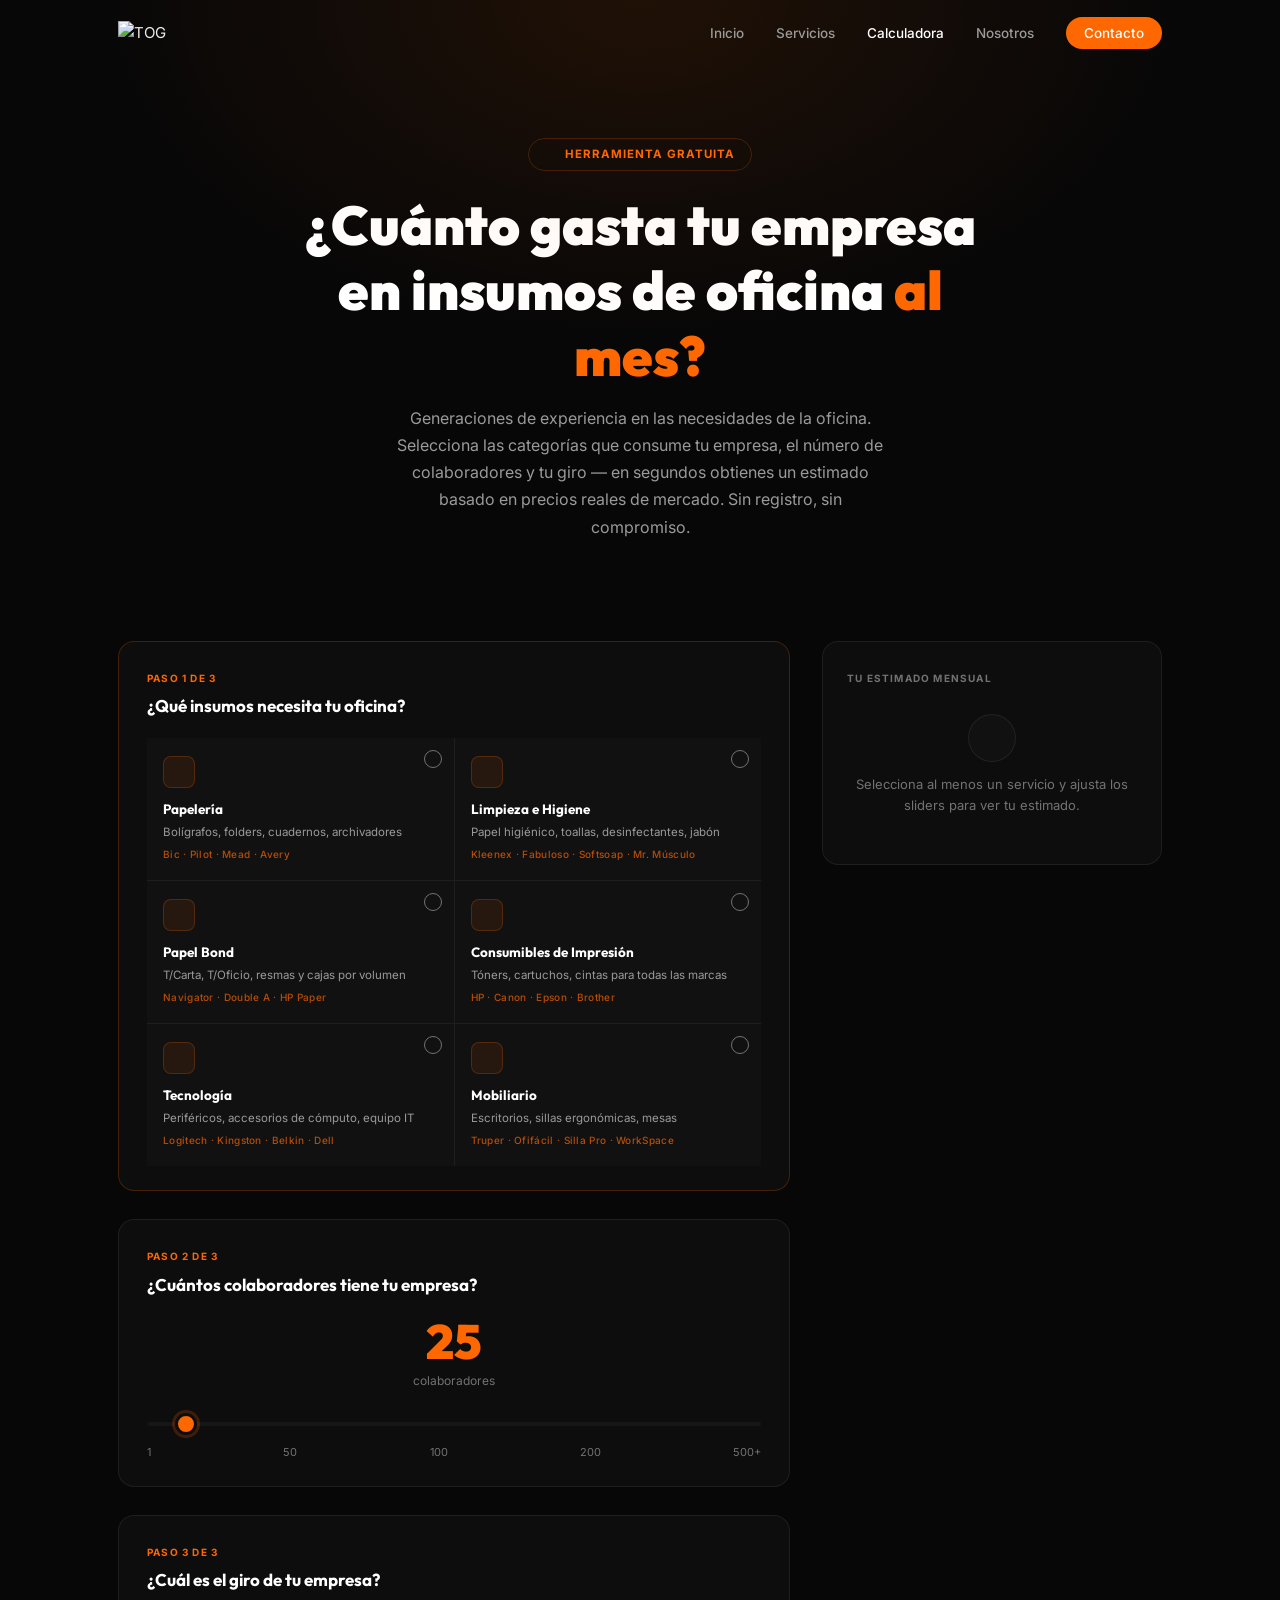
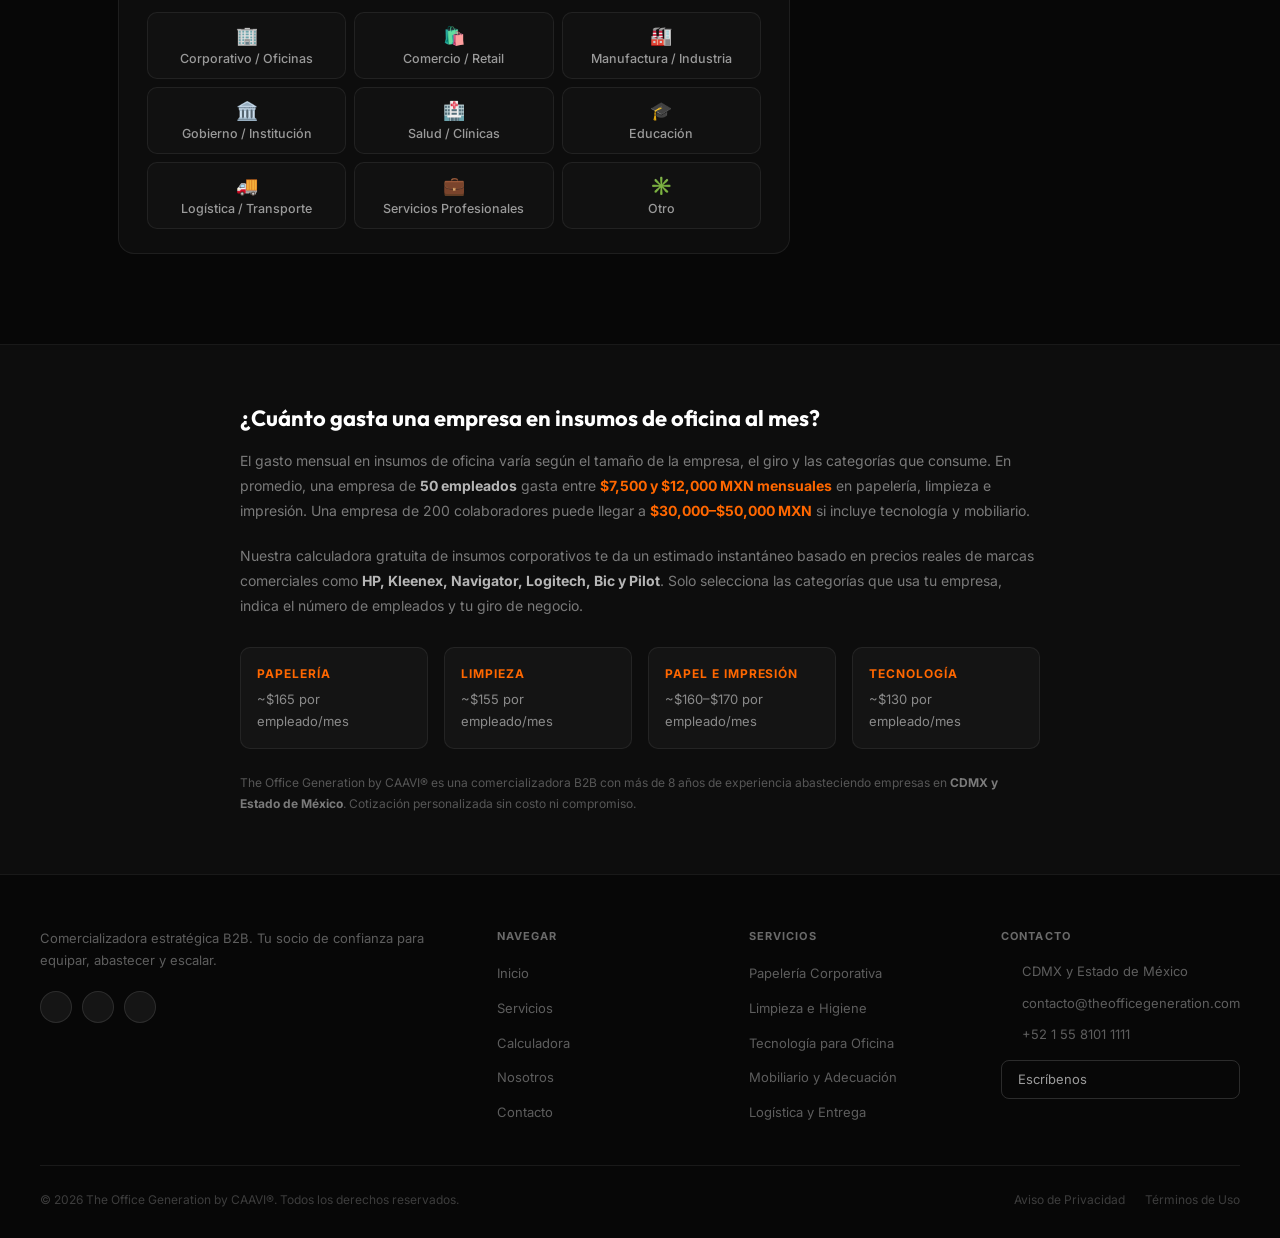
==== commit cf9e2564: "Update textos" ====
--- a/caavi-website/pages/calculadora.html
+++ b/caavi-website/pages/calculadora.html
@@ -361,7 +361,7 @@
         Herramienta gratuita
       </div>
       <h1>¿Cuánto gasta tu empresa<br/>en insumos de oficina <span>al mes?</span></h1>
-      <p>Selecciona las categorías de insumos que tu empresa consume, indica el número de colaboradores y el giro de tu negocio. En segundos obtienes un estimado mensual basado en precios reales de mercado — sin registro, sin compromiso.</p>
+      <p>Generaciones de experiencia en las necesidades de la oficina. Selecciona las categorías que consume tu empresa, el número de colaboradores y tu giro — en segundos obtienes un estimado basado en precios reales de mercado. Sin registro, sin compromiso.</p>
     </div>
   </section>
 
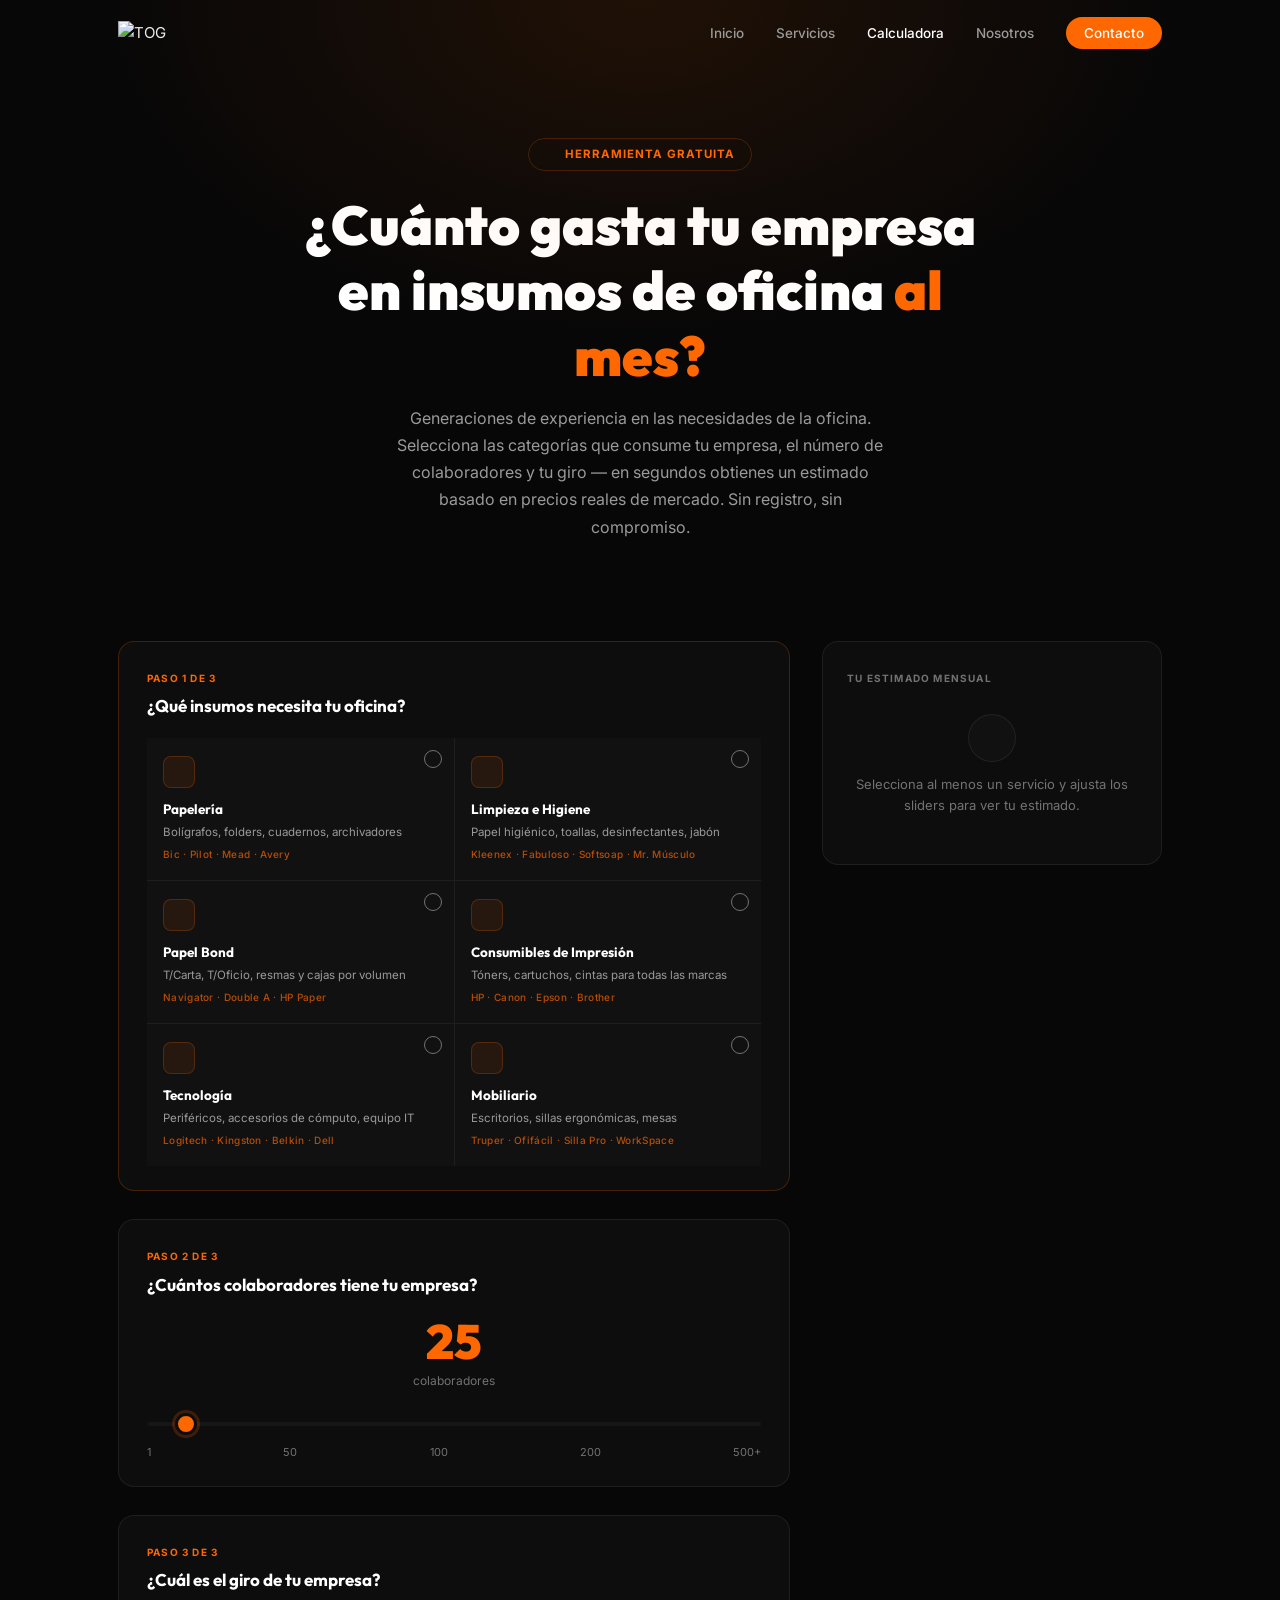
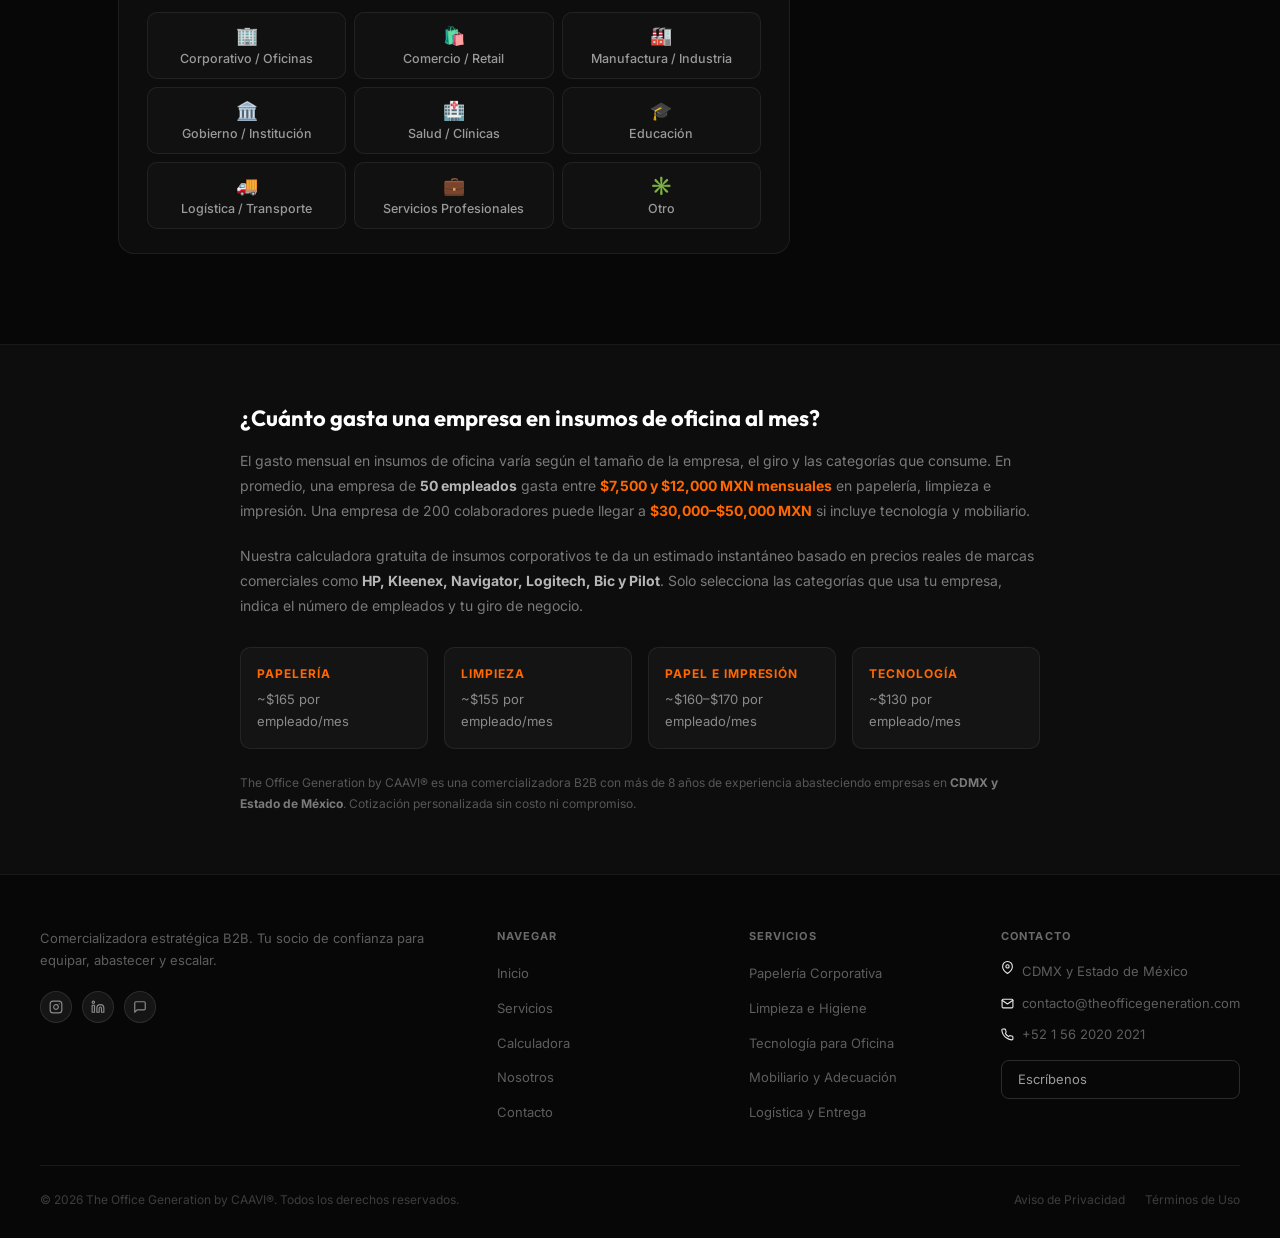
==== commit f4d39f1a: "ajuste mobile" ====
--- a/caavi-website/pages/calculadora.html
+++ b/caavi-website/pages/calculadora.html
@@ -46,7 +46,7 @@
       "@type": "LocalBusiness",
       "name": "The Office Generation by CAAVI®",
       "url": "https://www.theofficegeneration.com",
-      "telephone": "+5215581011111",
+      "telephone": "+5215620202021",
       "email": "contacto@theofficegeneration.com"
     },
     "featureList": [
@@ -568,9 +568,9 @@
           <img src="https://i.imgur.com/mxwkuNU.png" alt="The Office Generation by CAAVI" style="height:36px;margin-bottom:16px;display:block;" onerror="this.style.display='none'" />
           <p style="color:rgba(255,255,255,0.35);font-size:13px;line-height:1.7;margin-bottom:20px;">Comercializadora estratégica B2B. Tu socio de confianza para equipar, abastecer y escalar.</p>
           <div style="display:flex;gap:10px;">
-            <a href="https://www.instagram.com/officegeneration?igsh=cTFsYTV6dTByamRj&utm_source=qr" target="_blank" aria-label="Instagram" style="width:32px;height:32px;border-radius:50%;background:rgba(255,255,255,0.06);border:1px solid rgba(255,255,255,0.10);display:flex;align-items:center;justify-content:center;color:rgba(255,255,255,0.5);transition:all 0.2s;" onmouseover="this.style.borderColor='#ff6700';this.style.color='#ff6700'" onmouseout="this.style.borderColor='rgba(255,255,255,0.10)';this.style.color='rgba(255,255,255,0.5)'"><i data-lucide="instagram" style="width:14px;height:14px;"></i></a>
-            <a href="https://www.linkedin.com/in/laura-avila-acosta-7039883bb/" target="_blank" aria-label="LinkedIn" style="width:32px;height:32px;border-radius:50%;background:rgba(255,255,255,0.06);border:1px solid rgba(255,255,255,0.10);display:flex;align-items:center;justify-content:center;color:rgba(255,255,255,0.5);transition:all 0.2s;" onmouseover="this.style.borderColor='#ff6700';this.style.color='#ff6700'" onmouseout="this.style.borderColor='rgba(255,255,255,0.10)';this.style.color='rgba(255,255,255,0.5)'"><i data-lucide="linkedin" style="width:14px;height:14px;"></i></a>
-            <a href="https://wa.me/5215581011111?text=Quiero%20m%C3%A1s%20informaci%C3%B3n" target="_blank" aria-label="WhatsApp" style="width:32px;height:32px;border-radius:50%;background:rgba(255,255,255,0.06);border:1px solid rgba(255,255,255,0.10);display:flex;align-items:center;justify-content:center;color:rgba(255,255,255,0.5);transition:all 0.2s;" onmouseover="this.style.borderColor='#ff6700';this.style.color='#ff6700'" onmouseout="this.style.borderColor='rgba(255,255,255,0.10)';this.style.color='rgba(255,255,255,0.5)'"><i data-lucide="message-circle" style="width:14px;height:14px;"></i></a>
+            <a href="https://www.instagram.com/officegeneration?igsh=cTFsYTV6dTByamRj&utm_source=qr" target="_blank" aria-label="Instagram" style="width:32px;height:32px;border-radius:50%;background:rgba(255,255,255,0.06);border:1px solid rgba(255,255,255,0.10);display:flex;align-items:center;justify-content:center;color:rgba(255,255,255,0.5);transition:all 0.2s;" onmouseover="this.style.borderColor='#ff6700';this.style.color='#ff6700'" onmouseout="this.style.borderColor='rgba(255,255,255,0.10)';this.style.color='rgba(255,255,255,0.5)'"><svg width="14" height="14" viewBox="0 0 24 24" fill="none" stroke="currentColor" stroke-width="2" stroke-linecap="round" stroke-linejoin="round"><rect x="2" y="2" width="20" height="20" rx="5" ry="5"></rect><path d="M16 11.37A4 4 0 1 1 12.63 8 4 4 0 0 1 16 11.37z"></path><line x1="17.5" y1="6.5" x2="17.51" y2="6.5"></line></svg></a>
+            <a href="https://www.linkedin.com/in/laura-avila-acosta-7039883bb/" target="_blank" aria-label="LinkedIn" style="width:32px;height:32px;border-radius:50%;background:rgba(255,255,255,0.06);border:1px solid rgba(255,255,255,0.10);display:flex;align-items:center;justify-content:center;color:rgba(255,255,255,0.5);transition:all 0.2s;" onmouseover="this.style.borderColor='#ff6700';this.style.color='#ff6700'" onmouseout="this.style.borderColor='rgba(255,255,255,0.10)';this.style.color='rgba(255,255,255,0.5)'"><svg width="14" height="14" viewBox="0 0 24 24" fill="none" stroke="currentColor" stroke-width="2" stroke-linecap="round" stroke-linejoin="round"><path d="M16 8a6 6 0 0 1 6 6v7h-4v-7a2 2 0 0 0-2-2 2 2 0 0 0-2 2v7h-4v-7a6 6 0 0 1 6-6z"></path><rect x="2" y="9" width="4" height="12"></rect><circle cx="4" cy="4" r="2"></circle></svg></a>
+            <a href="https://wa.me/5215620202021?text=Quiero%20m%C3%A1s%20informaci%C3%B3n" target="_blank" aria-label="WhatsApp" style="width:32px;height:32px;border-radius:50%;background:rgba(255,255,255,0.06);border:1px solid rgba(255,255,255,0.10);display:flex;align-items:center;justify-content:center;color:rgba(255,255,255,0.5);transition:all 0.2s;" onmouseover="this.style.borderColor='#ff6700';this.style.color='#ff6700'" onmouseout="this.style.borderColor='rgba(255,255,255,0.10)';this.style.color='rgba(255,255,255,0.5)'"><svg width="14" height="14" viewBox="0 0 24 24" fill="none" stroke="currentColor" stroke-width="2" stroke-linecap="round" stroke-linejoin="round"><path d="M21 15a2 2 0 0 1-2 2H7l-4 4V5a2 2 0 0 1 2-2h14a2 2 0 0 1 2 2z"></path></svg></a>
           </div>
         </div>
 
@@ -600,16 +600,16 @@
           <p style="font-size:11px;font-weight:700;letter-spacing:.1em;text-transform:uppercase;color:rgba(255,255,255,0.4);margin-bottom:16px;">Contacto</p>
           <div style="display:flex;flex-direction:column;gap:10px;">
             <div style="display:flex;align-items:flex-start;gap:8px;">
-              <i data-lucide="map-pin" style="width:13px;height:13px;color:#ff6700;flex-shrink:0;margin-top:2px;"></i>
+              <svg width="13" height="13" viewBox="0 0 24 24" fill="none" stroke="currentColor" stroke-width="2" stroke-linecap="round" stroke-linejoin="round"><path d="M21 10c0 7-9 13-9 13s-9-6-9-13a9 9 0 0 1 18 0z"></path><circle cx="12" cy="10" r="3"></circle></svg>
               <span style="font-size:13px;color:rgba(255,255,255,0.35);">CDMX y Estado de México</span>
             </div>
             <div style="display:flex;align-items:center;gap:8px;">
-              <i data-lucide="mail" style="width:13px;height:13px;color:#ff6700;flex-shrink:0;"></i>
+              <svg width="13" height="13" viewBox="0 0 24 24" fill="none" stroke="currentColor" stroke-width="2" stroke-linecap="round" stroke-linejoin="round"><path d="M4 4h16c1.1 0 2 .9 2 2v12c0 1.1-.9 2-2 2H4c-1.1 0-2-.9-2-2V6c0-1.1.9-2 2-2z"></path><polyline points="22,6 12,13 2,6"></polyline></svg>
               <a href="mailto:contacto@theofficegeneration.com" style="font-size:13px;color:rgba(255,255,255,0.35);text-decoration:none;" onmouseover="this.style.color='#ff6700'" onmouseout="this.style.color='rgba(255,255,255,0.35)'">contacto@theofficegeneration.com</a>
             </div>
             <div style="display:flex;align-items:center;gap:8px;">
-              <i data-lucide="phone" style="width:13px;height:13px;color:#ff6700;flex-shrink:0;"></i>
-              <a href="tel:+5215581011111" style="font-size:13px;color:rgba(255,255,255,0.35);text-decoration:none;" onmouseover="this.style.color='#ff6700'" onmouseout="this.style.color='rgba(255,255,255,0.35)'">+52 1 55 8101 1111</a>
+              <svg width="13" height="13" viewBox="0 0 24 24" fill="none" stroke="currentColor" stroke-width="2" stroke-linecap="round" stroke-linejoin="round"><path d="M22 16.92v3a2 2 0 0 1-2.18 2 19.79 19.79 0 0 1-8.63-3.07A19.5 19.5 0 0 1 4.69 13a19.79 19.79 0 0 1-3.07-8.67A2 2 0 0 1 3.62 2h3a2 2 0 0 1 2 1.72 12.84 12.84 0 0 0 .7 2.81 2 2 0 0 1-.45 2.11L8.09 9.91a16 16 0 0 0 6 6l1.27-1.27a2 2 0 0 1 2.11-.45 12.84 12.84 0 0 0 2.81.7A2 2 0 0 1 22 16.92z"></path></svg>
+              <a href="tel:+5215620202021" style="font-size:13px;color:rgba(255,255,255,0.35);text-decoration:none;" onmouseover="this.style.color='#ff6700'" onmouseout="this.style.color='rgba(255,255,255,0.35)'">+52 1 56 2020 2021</a>
             </div>
             <a href="contacto.html" style="display:inline-flex;margin-top:4px;background:transparent;border:1px solid rgba(255,255,255,0.15);color:rgba(255,255,255,0.6);font-size:13px;padding:8px 16px;border-radius:8px;text-decoration:none;" onmouseover="this.style.borderColor='#ff6700';this.style.color='#ff6700'" onmouseout="this.style.borderColor='rgba(255,255,255,0.15)';this.style.color='rgba(255,255,255,0.6)'">Escríbenos</a>
           </div>
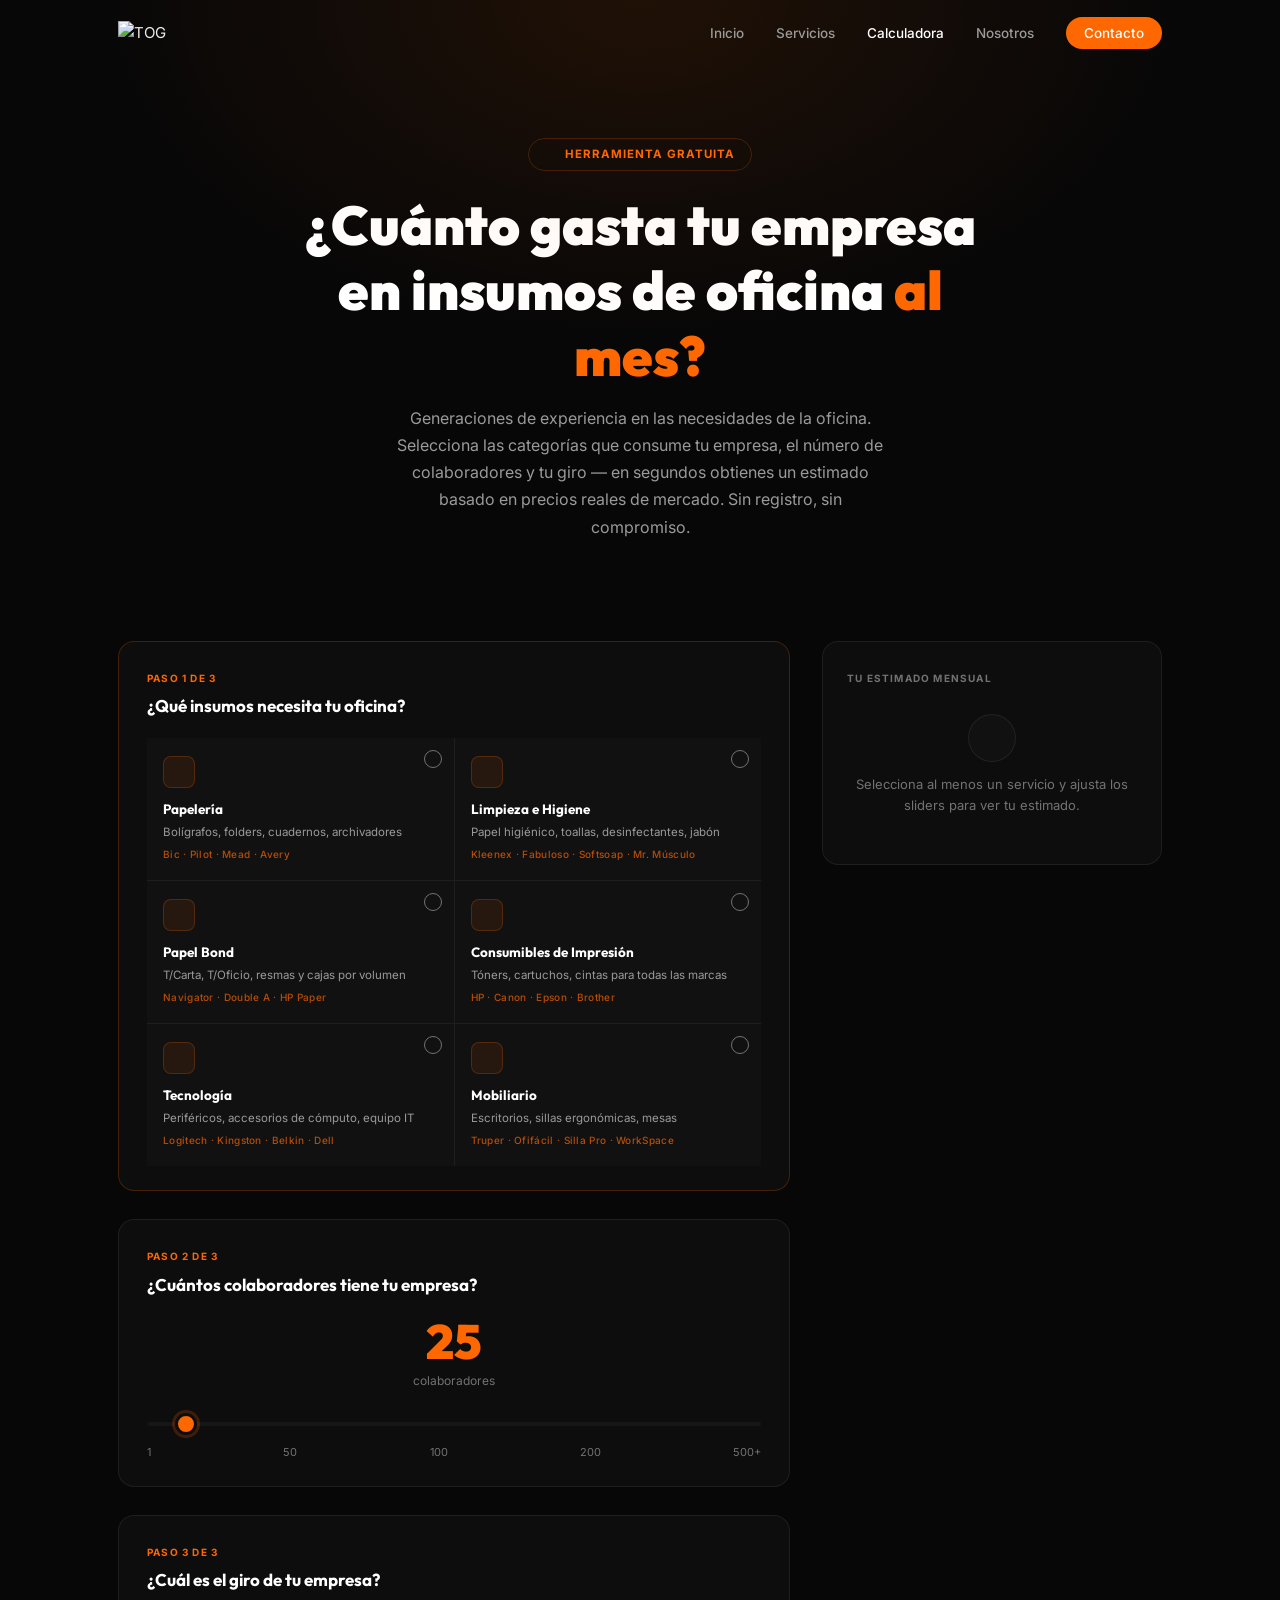
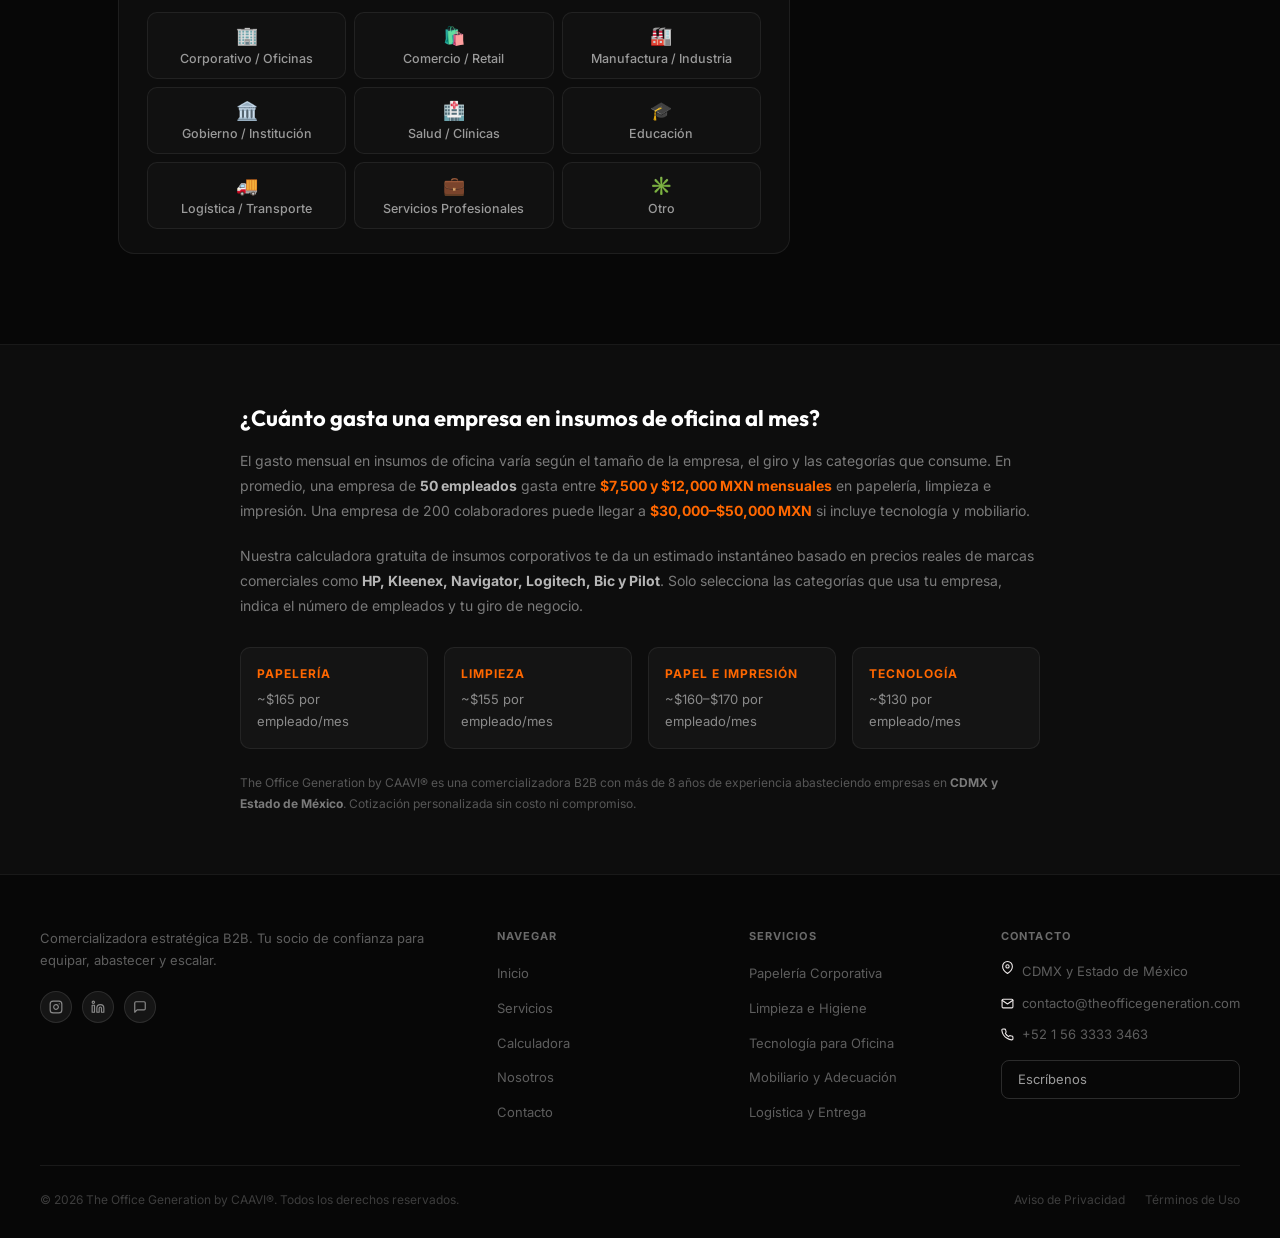
==== commit d56ecc7d: "Update 20abr pages/index.html — video hero, SEO, copy, mobile fixes, stats bar oculta en móvil page" ====
--- a/caavi-website/pages/calculadora.html
+++ b/caavi-website/pages/calculadora.html
@@ -46,7 +46,7 @@
       "@type": "LocalBusiness",
       "name": "The Office Generation by CAAVI®",
       "url": "https://www.theofficegeneration.com",
-      "telephone": "+5215620202021",
+      "telephone": "+5215633333463",
       "email": "contacto@theofficegeneration.com"
     },
     "featureList": [
@@ -570,7 +570,7 @@
           <div style="display:flex;gap:10px;">
             <a href="https://www.instagram.com/officegeneration?igsh=cTFsYTV6dTByamRj&utm_source=qr" target="_blank" aria-label="Instagram" style="width:32px;height:32px;border-radius:50%;background:rgba(255,255,255,0.06);border:1px solid rgba(255,255,255,0.10);display:flex;align-items:center;justify-content:center;color:rgba(255,255,255,0.5);transition:all 0.2s;" onmouseover="this.style.borderColor='#ff6700';this.style.color='#ff6700'" onmouseout="this.style.borderColor='rgba(255,255,255,0.10)';this.style.color='rgba(255,255,255,0.5)'"><svg width="14" height="14" viewBox="0 0 24 24" fill="none" stroke="currentColor" stroke-width="2" stroke-linecap="round" stroke-linejoin="round"><rect x="2" y="2" width="20" height="20" rx="5" ry="5"></rect><path d="M16 11.37A4 4 0 1 1 12.63 8 4 4 0 0 1 16 11.37z"></path><line x1="17.5" y1="6.5" x2="17.51" y2="6.5"></line></svg></a>
             <a href="https://www.linkedin.com/in/laura-avila-acosta-7039883bb/" target="_blank" aria-label="LinkedIn" style="width:32px;height:32px;border-radius:50%;background:rgba(255,255,255,0.06);border:1px solid rgba(255,255,255,0.10);display:flex;align-items:center;justify-content:center;color:rgba(255,255,255,0.5);transition:all 0.2s;" onmouseover="this.style.borderColor='#ff6700';this.style.color='#ff6700'" onmouseout="this.style.borderColor='rgba(255,255,255,0.10)';this.style.color='rgba(255,255,255,0.5)'"><svg width="14" height="14" viewBox="0 0 24 24" fill="none" stroke="currentColor" stroke-width="2" stroke-linecap="round" stroke-linejoin="round"><path d="M16 8a6 6 0 0 1 6 6v7h-4v-7a2 2 0 0 0-2-2 2 2 0 0 0-2 2v7h-4v-7a6 6 0 0 1 6-6z"></path><rect x="2" y="9" width="4" height="12"></rect><circle cx="4" cy="4" r="2"></circle></svg></a>
-            <a href="https://wa.me/5215620202021?text=Quiero%20m%C3%A1s%20informaci%C3%B3n" target="_blank" aria-label="WhatsApp" style="width:32px;height:32px;border-radius:50%;background:rgba(255,255,255,0.06);border:1px solid rgba(255,255,255,0.10);display:flex;align-items:center;justify-content:center;color:rgba(255,255,255,0.5);transition:all 0.2s;" onmouseover="this.style.borderColor='#ff6700';this.style.color='#ff6700'" onmouseout="this.style.borderColor='rgba(255,255,255,0.10)';this.style.color='rgba(255,255,255,0.5)'"><svg width="14" height="14" viewBox="0 0 24 24" fill="none" stroke="currentColor" stroke-width="2" stroke-linecap="round" stroke-linejoin="round"><path d="M21 15a2 2 0 0 1-2 2H7l-4 4V5a2 2 0 0 1 2-2h14a2 2 0 0 1 2 2z"></path></svg></a>
+            <a href="https://wa.me/525633333463?text=Hola%2C%20me%20interesa%20una%20cotizaci%C3%B3n%20de%20insumos%20para%20mi%20empresa" target="_blank" aria-label="WhatsApp" style="width:32px;height:32px;border-radius:50%;background:rgba(255,255,255,0.06);border:1px solid rgba(255,255,255,0.10);display:flex;align-items:center;justify-content:center;color:rgba(255,255,255,0.5);transition:all 0.2s;" onmouseover="this.style.borderColor='#ff6700';this.style.color='#ff6700'" onmouseout="this.style.borderColor='rgba(255,255,255,0.10)';this.style.color='rgba(255,255,255,0.5)'"><svg width="14" height="14" viewBox="0 0 24 24" fill="none" stroke="currentColor" stroke-width="2" stroke-linecap="round" stroke-linejoin="round"><path d="M21 15a2 2 0 0 1-2 2H7l-4 4V5a2 2 0 0 1 2-2h14a2 2 0 0 1 2 2z"></path></svg></a>
           </div>
         </div>
 
@@ -609,7 +609,7 @@
             </div>
             <div style="display:flex;align-items:center;gap:8px;">
               <svg width="13" height="13" viewBox="0 0 24 24" fill="none" stroke="currentColor" stroke-width="2" stroke-linecap="round" stroke-linejoin="round"><path d="M22 16.92v3a2 2 0 0 1-2.18 2 19.79 19.79 0 0 1-8.63-3.07A19.5 19.5 0 0 1 4.69 13a19.79 19.79 0 0 1-3.07-8.67A2 2 0 0 1 3.62 2h3a2 2 0 0 1 2 1.72 12.84 12.84 0 0 0 .7 2.81 2 2 0 0 1-.45 2.11L8.09 9.91a16 16 0 0 0 6 6l1.27-1.27a2 2 0 0 1 2.11-.45 12.84 12.84 0 0 0 2.81.7A2 2 0 0 1 22 16.92z"></path></svg>
-              <a href="tel:+5215620202021" style="font-size:13px;color:rgba(255,255,255,0.35);text-decoration:none;" onmouseover="this.style.color='#ff6700'" onmouseout="this.style.color='rgba(255,255,255,0.35)'">+52 1 56 2020 2021</a>
+              <a href="tel:+5215633333463" style="font-size:13px;color:rgba(255,255,255,0.35);text-decoration:none;" onmouseover="this.style.color='#ff6700'" onmouseout="this.style.color='rgba(255,255,255,0.35)'">+52 1 56 3333 3463</a>
             </div>
             <a href="contacto.html" style="display:inline-flex;margin-top:4px;background:transparent;border:1px solid rgba(255,255,255,0.15);color:rgba(255,255,255,0.6);font-size:13px;padding:8px 16px;border-radius:8px;text-decoration:none;" onmouseover="this.style.borderColor='#ff6700';this.style.color='#ff6700'" onmouseout="this.style.borderColor='rgba(255,255,255,0.15)';this.style.color='rgba(255,255,255,0.6)'">Escríbenos</a>
           </div>
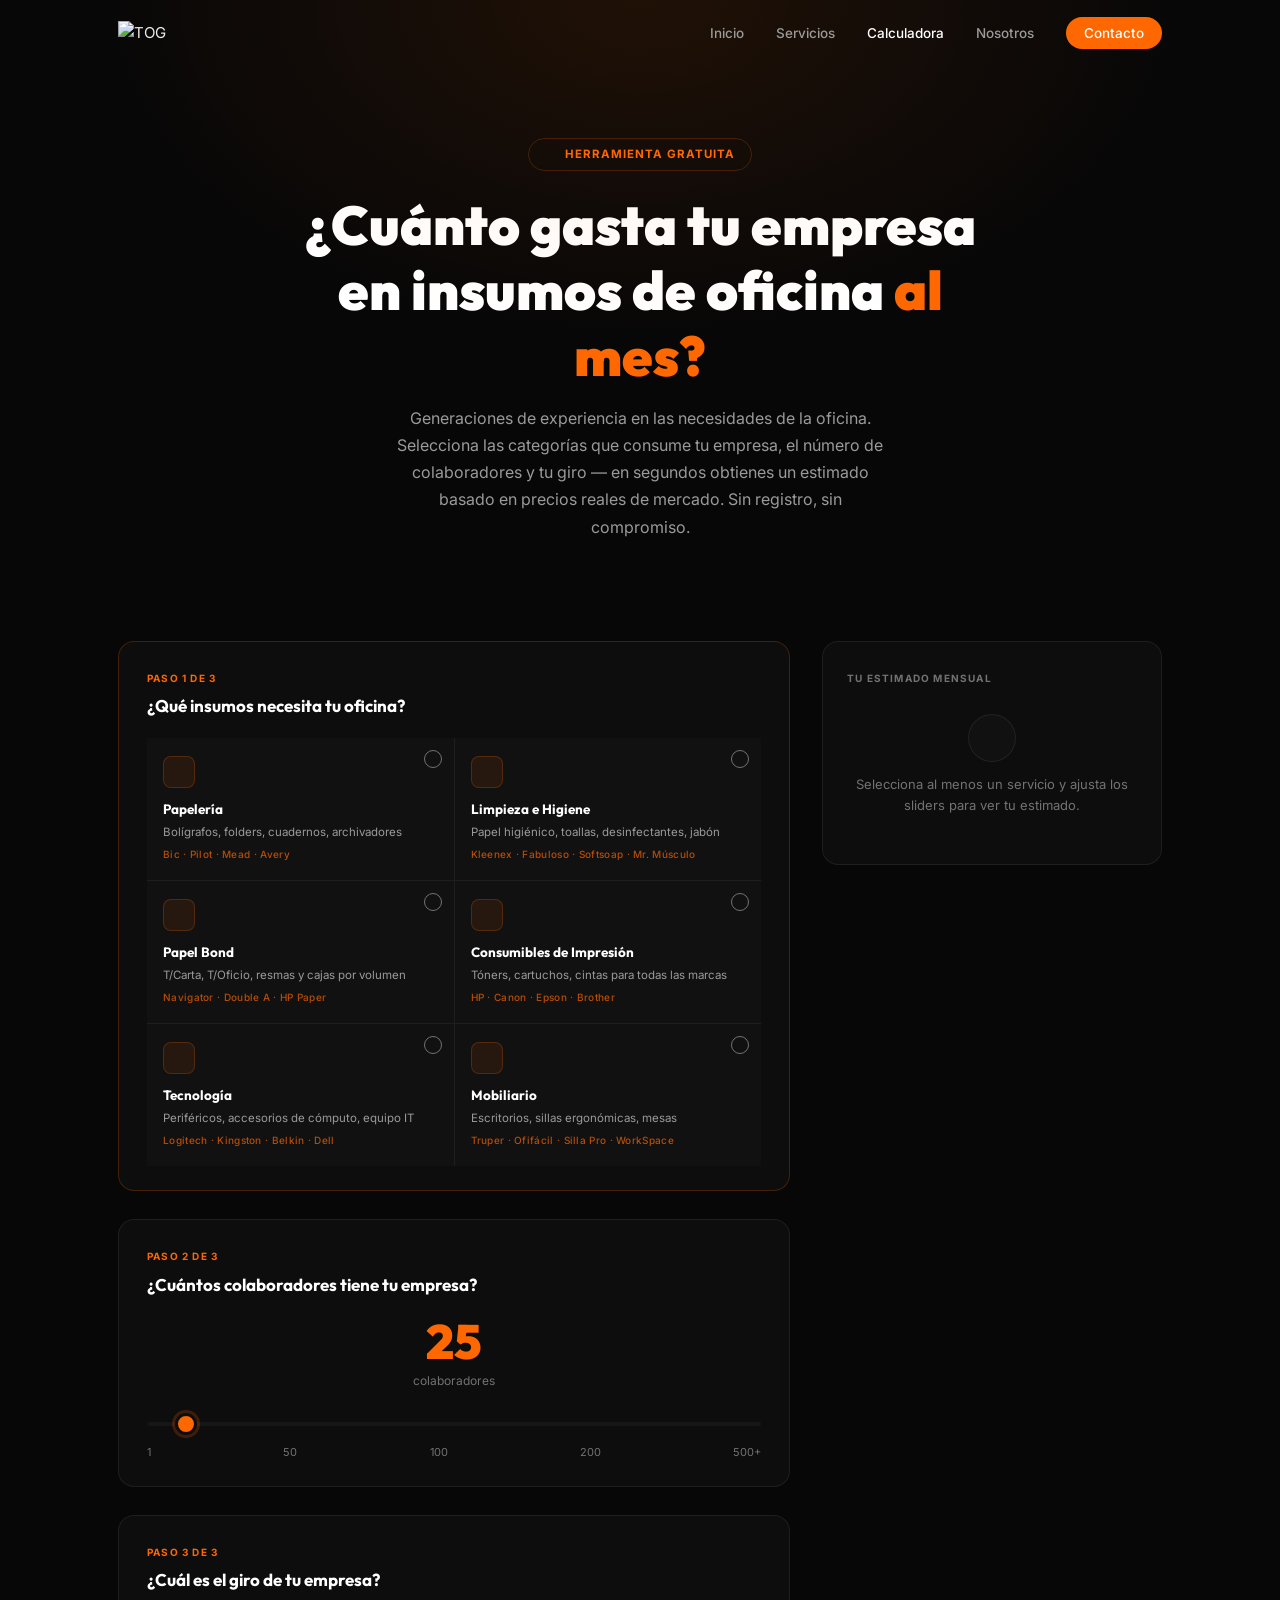
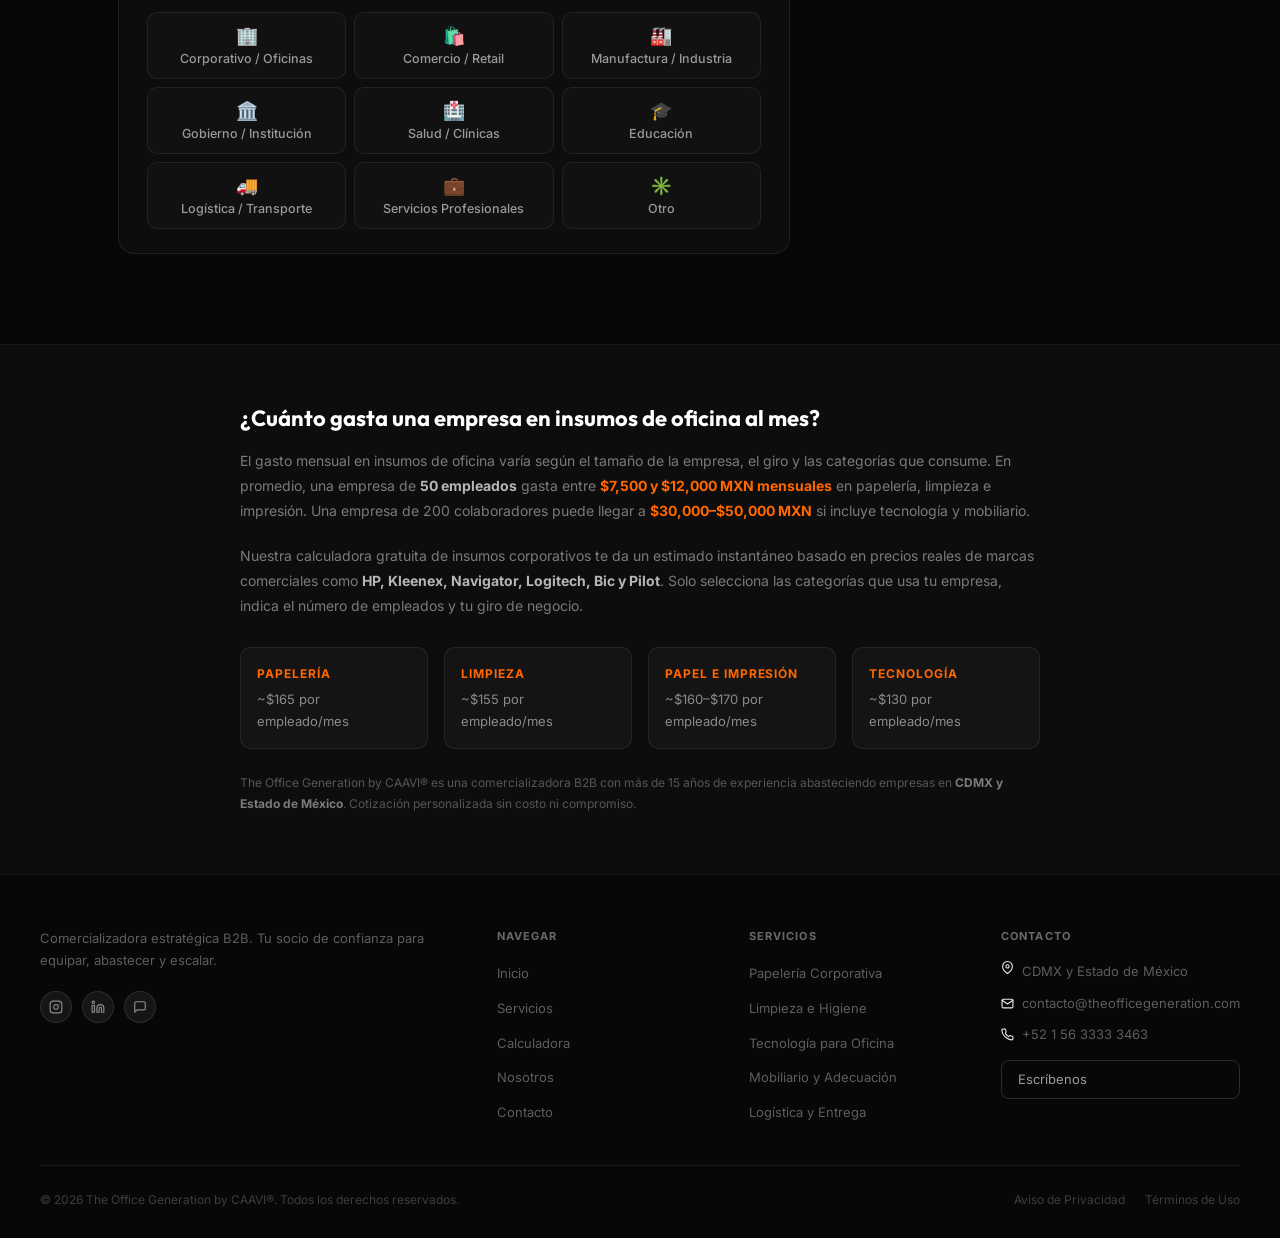
==== commit 5a4bcb50: "Cambios que pidio Lau" ====
--- a/caavi-website/pages/calculadora.html
+++ b/caavi-website/pages/calculadora.html
@@ -554,7 +554,7 @@
         </div>
       </div>
       <p style="color:rgba(255,255,255,0.3);font-size:12px;margin-top:24px;line-height:1.7;">
-        The Office Generation by CAAVI® es una comercializadora B2B con más de 8 años de experiencia abasteciendo empresas en <strong style="color:rgba(255,255,255,0.45);">CDMX y Estado de México</strong>. Cotización personalizada sin costo ni compromiso.
+        The Office Generation by CAAVI® es una comercializadora B2B con más de 15 años de experiencia abasteciendo empresas en <strong style="color:rgba(255,255,255,0.45);">CDMX y Estado de México</strong>. Cotización personalizada sin costo ni compromiso.
       </p>
     </div>
   </section>
